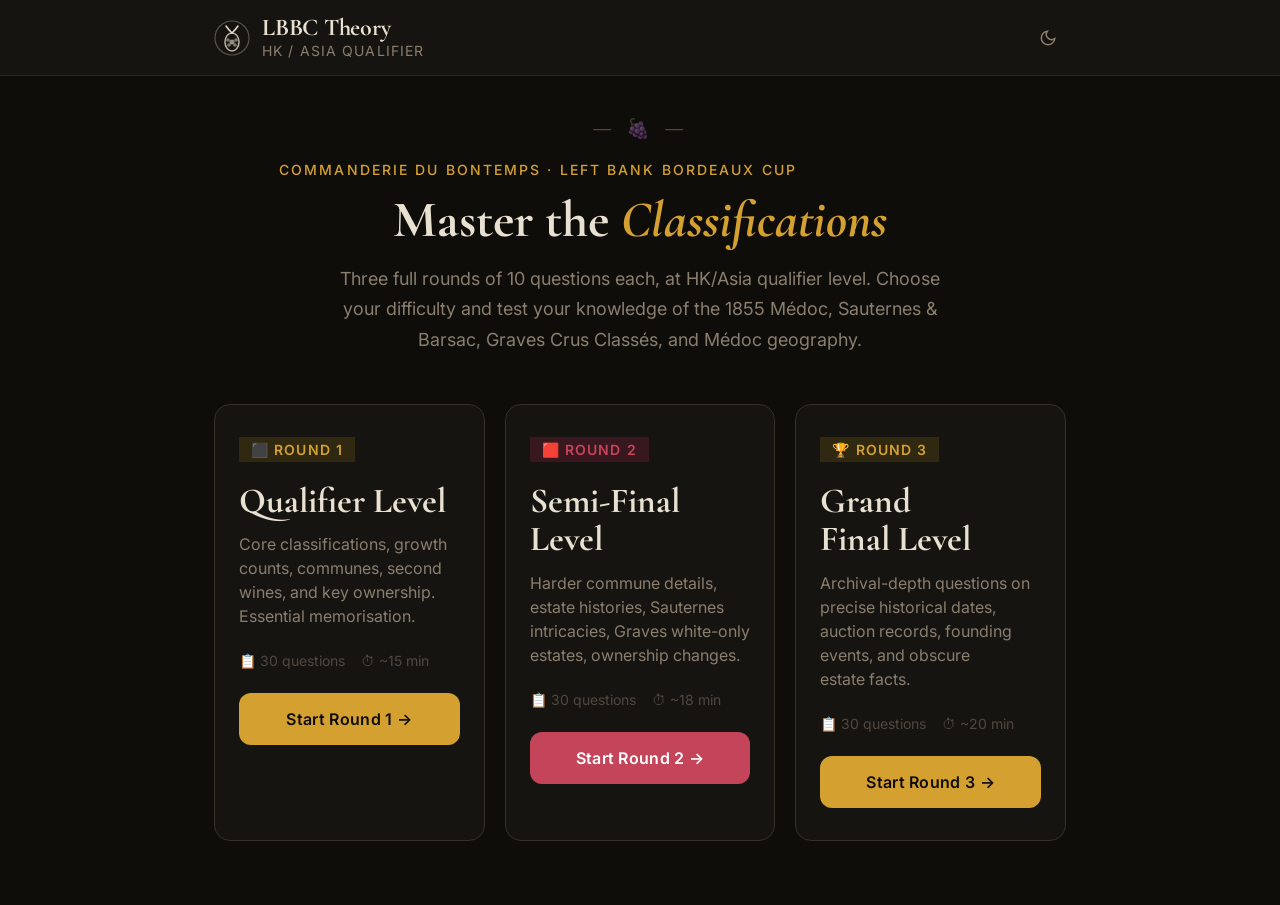
==== lbbc-mock.html @ 110eb95e "Add files via upload" ====
<!DOCTYPE html>
<html lang="en" data-theme="dark">
<head>
<meta charset="UTF-8">
<meta name="viewport" content="width=device-width, initial-scale=1.0">
<title>LBBC Theory Quiz — HK/Asia Qualifier</title>
<link rel="preconnect" href="https://fonts.googleapis.com">
<link rel="preconnect" href="https://fonts.gstatic.com" crossorigin>
<link href="https://fonts.googleapis.com/css2?family=Cormorant+Garamond:ital,wght@0,400;0,600;0,700;1,400;1,600&family=Inter:wght@300;400;500;600&display=swap" rel="stylesheet">
<style>
/* ───────── DESIGN TOKENS ───────── */
:root,[data-theme="light"]{
  --color-bg:#f7f4ef;
  --color-surface:#faf8f4;
  --color-surface-2:#fdfcfa;
  --color-surface-offset:#f0ece4;
  --color-divider:#e0d9ce;
  --color-border:#d4ccc0;
  --color-text:#1c1a16;
  --color-text-muted:#6b6456;
  --color-text-faint:#b0a898;
  --color-text-inverse:#faf8f4;
  --color-gold:#9b6f1a;
  --color-gold-light:#c9922a;
  --color-gold-highlight:#f5e9d0;
  --color-burgundy:#7a1f2e;
  --color-burgundy-light:#a02535;
  --color-burgundy-highlight:#f0d4d8;
  --color-success:#3a6b1e;
  --color-success-highlight:#d4e8c8;
  --color-error:#8b1c2e;
  --color-error-highlight:#f0d0d4;
  --shadow-sm:0 1px 3px rgba(28,20,10,0.08);
  --shadow-md:0 4px 16px rgba(28,20,10,0.10);
  --shadow-lg:0 12px 40px rgba(28,20,10,0.14);
  --radius-sm:0.375rem;
  --radius-md:0.5rem;
  --radius-lg:0.75rem;
  --radius-xl:1rem;
  --font-display:'Cormorant Garamond',Georgia,serif;
  --font-body:'Inter','Helvetica Neue',sans-serif;
  --text-xs:clamp(0.75rem,0.7rem + 0.25vw,0.875rem);
  --text-sm:clamp(0.875rem,0.8rem + 0.35vw,1rem);
  --text-base:clamp(1rem,0.95rem + 0.25vw,1.125rem);
  --text-lg:clamp(1.125rem,1rem + 0.75vw,1.5rem);
  --text-xl:clamp(1.5rem,1.2rem + 1.25vw,2.25rem);
  --text-2xl:clamp(2rem,1.2rem + 2.5vw,3.5rem);
  --space-1:0.25rem;--space-2:0.5rem;--space-3:0.75rem;--space-4:1rem;
  --space-5:1.25rem;--space-6:1.5rem;--space-8:2rem;--space-10:2.5rem;
  --space-12:3rem;--space-16:4rem;
  --transition:180ms cubic-bezier(0.16,1,0.3,1);
}
[data-theme="dark"]{
  --color-bg:#0f0d0a;
  --color-surface:#161410;
  --color-surface-2:#1c1a15;
  --color-surface-offset:#201e18;
  --color-divider:#2a2720;
  --color-border:#353028;
  --color-text:#e8e0d0;
  --color-text-muted:#8a7e6e;
  --color-text-faint:#504840;
  --color-text-inverse:#0f0d0a;
  --color-gold:#d4a030;
  --color-gold-light:#e8b84a;
  --color-gold-highlight:#302810;
  --color-burgundy:#c4445a;
  --color-burgundy-light:#d85e72;
  --color-burgundy-highlight:#38181e;
  --color-success:#6db84a;
  --color-success-highlight:#1c3010;
  --color-error:#d45a6a;
  --color-error-highlight:#38141a;
  --shadow-sm:0 1px 3px rgba(0,0,0,0.3);
  --shadow-md:0 4px 16px rgba(0,0,0,0.4);
  --shadow-lg:0 12px 40px rgba(0,0,0,0.5);
}

/* ───────── BASE ───────── */
*,*::before,*::after{box-sizing:border-box;margin:0;padding:0}
html{scroll-behavior:smooth;-webkit-font-smoothing:antialiased;text-rendering:optimizeLegibility}
body{min-height:100dvh;font-family:var(--font-body);font-size:var(--text-base);color:var(--color-text);background:var(--color-bg);transition:background var(--transition),color var(--transition)}
img{display:block;max-width:100%;height:auto}
button{cursor:pointer;background:none;border:none;font:inherit;color:inherit}
h1,h2,h3{text-wrap:balance;line-height:1.15;font-family:var(--font-display)}
p,li{text-wrap:pretty;max-width:72ch}
:focus-visible{outline:2px solid var(--color-gold);outline-offset:3px;border-radius:var(--radius-sm)}
@media(prefers-reduced-motion:reduce){*,*::before,*::after{animation-duration:.01ms!important;transition-duration:.01ms!important}}

/* ───────── LAYOUT ───────── */
.app{display:flex;flex-direction:column;min-height:100dvh}
.header{position:sticky;top:0;z-index:100;background:var(--color-surface);border-bottom:1px solid var(--color-divider);backdrop-filter:blur(12px);-webkit-backdrop-filter:blur(12px)}
.header-inner{max-width:900px;margin-inline:auto;padding:var(--space-4) var(--space-6);display:flex;align-items:center;justify-content:space-between;gap:var(--space-4)}
.logo{display:flex;align-items:center;gap:var(--space-3)}
.logo-mark{width:36px;height:36px;flex-shrink:0}
.logo-text{font-family:var(--font-display);font-size:var(--text-lg);font-weight:700;letter-spacing:-0.01em;line-height:1}
.logo-sub{font-size:var(--text-xs);color:var(--color-text-muted);letter-spacing:0.08em;text-transform:uppercase;margin-top:2px}
.header-actions{display:flex;align-items:center;gap:var(--space-3)}
.theme-toggle{width:36px;height:36px;border-radius:var(--radius-md);display:flex;align-items:center;justify-content:center;color:var(--color-text-muted);transition:background var(--transition),color var(--transition)}
.theme-toggle:hover{background:var(--color-surface-offset);color:var(--color-text)}
.progress-bar-outer{width:120px;height:4px;background:var(--color-divider);border-radius:99px;overflow:hidden;display:none}
.progress-bar-inner{height:100%;background:var(--color-gold);border-radius:99px;transition:width 0.4s cubic-bezier(0.16,1,0.3,1)}

/* ───────── MAIN ───────── */
.main{flex:1;max-width:900px;margin-inline:auto;width:100%;padding:var(--space-10) var(--space-6) var(--space-16)}

/* ───────── SCREENS ───────── */
.screen{display:none}
.screen.active{display:block}

/* ───────── HOME SCREEN ───────── */
.hero{text-align:center;margin-bottom:var(--space-12)}
.hero-eyebrow{font-size:var(--text-xs);letter-spacing:0.15em;text-transform:uppercase;color:var(--color-gold);font-family:var(--font-body);font-weight:500;margin-bottom:var(--space-4)}
.hero-title{font-size:var(--text-2xl);font-weight:700;color:var(--color-text);margin-bottom:var(--space-4);line-height:1.05}
.hero-title em{font-style:italic;color:var(--color-gold)}
.hero-desc{font-size:var(--text-base);color:var(--color-text-muted);max-width:56ch;margin-inline:auto;line-height:1.7}
.deck-grid{display:grid;grid-template-columns:repeat(auto-fit,minmax(min(260px,100%),1fr));gap:var(--space-5)}
.deck-card{background:var(--color-surface);border:1px solid var(--color-border);border-radius:var(--radius-xl);padding:var(--space-8) var(--space-6);cursor:pointer;transition:box-shadow var(--transition),border-color var(--transition),transform var(--transition);position:relative;overflow:hidden}
.deck-card::before{content:'';position:absolute;inset:0;opacity:0;transition:opacity var(--transition)}
.deck-card:hover{box-shadow:var(--shadow-lg);transform:translateY(-2px)}
.deck-card.level-1::before{background:radial-gradient(ellipse at top left,oklch(from var(--color-gold) l c h / 0.06),transparent 70%)}
.deck-card.level-2::before{background:radial-gradient(ellipse at top left,oklch(from var(--color-burgundy) l c h / 0.06),transparent 70%)}
.deck-card.level-3::before{background:radial-gradient(ellipse at top left,oklch(from var(--color-gold) l c h / 0.08),transparent 70%)}
.deck-card:hover::before{opacity:1}
.deck-card:hover.level-1{border-color:var(--color-gold)}
.deck-card:hover.level-2{border-color:var(--color-burgundy)}
.deck-card:hover.level-3{border-color:var(--color-gold)}
.deck-badge{display:inline-flex;align-items:center;gap:var(--space-2);font-size:var(--text-xs);font-weight:600;letter-spacing:0.08em;text-transform:uppercase;padding:var(--space-1) var(--space-3);border-radius:var(--radius-full);margin-bottom:var(--space-5)}
.level-1 .deck-badge{background:var(--color-gold-highlight);color:var(--color-gold)}
.level-2 .deck-badge{background:var(--color-burgundy-highlight);color:var(--color-burgundy)}
.level-3 .deck-badge{background:var(--color-gold-highlight);color:var(--color-gold)}
.deck-title{font-family:var(--font-display);font-size:var(--text-xl);font-weight:700;margin-bottom:var(--space-3);line-height:1.1}
.deck-subtitle{font-size:var(--text-sm);color:var(--color-text-muted);margin-bottom:var(--space-6);line-height:1.5}
.deck-meta{display:flex;gap:var(--space-4);font-size:var(--text-xs);color:var(--color-text-faint)}
.deck-meta span{display:flex;align-items:center;gap:var(--space-1)}
.start-btn{display:inline-flex;align-items:center;justify-content:center;gap:var(--space-2);margin-top:var(--space-6);width:100%;padding:var(--space-4) var(--space-6);border-radius:var(--radius-lg);font-size:var(--text-sm);font-weight:600;letter-spacing:0.02em;transition:background var(--transition),transform var(--transition),box-shadow var(--transition)}
.level-1 .start-btn,.level-3 .start-btn{background:var(--color-gold);color:var(--color-text-inverse)}
.level-2 .start-btn{background:var(--color-burgundy);color:#fff}
.level-1 .start-btn:hover,.level-3 .start-btn:hover{background:var(--color-gold-light);box-shadow:0 4px 16px oklch(from var(--color-gold) l c h / 0.35)}
.level-2 .start-btn:hover{background:var(--color-burgundy-light);box-shadow:0 4px 16px oklch(from var(--color-burgundy) l c h / 0.35)}
.start-btn:hover{transform:translateY(-1px)}

/* ───────── QUIZ SCREEN ───────── */
.quiz-header{margin-bottom:var(--space-8)}
.quiz-meta{display:flex;align-items:center;justify-content:space-between;margin-bottom:var(--space-4)}
.quiz-level-badge{font-size:var(--text-xs);font-weight:600;letter-spacing:0.1em;text-transform:uppercase;padding:var(--space-1) var(--space-3);border-radius:var(--radius-full)}
.quiz-counter{font-size:var(--text-sm);color:var(--color-text-muted);font-variant-numeric:tabular-nums}
.quiz-progress{height:3px;background:var(--color-divider);border-radius:99px;overflow:hidden}
.quiz-progress-fill{height:100%;border-radius:99px;transition:width 0.5s cubic-bezier(0.16,1,0.3,1)}
.level-1-fill,.level-3-fill{background:var(--color-gold)}
.level-2-fill{background:var(--color-burgundy)}

.question-card{background:var(--color-surface);border:1px solid var(--color-border);border-radius:var(--radius-xl);padding:var(--space-8);margin-bottom:var(--space-6);box-shadow:var(--shadow-sm)}
.q-block-tag{font-size:var(--text-xs);font-weight:600;letter-spacing:0.1em;text-transform:uppercase;color:var(--color-text-faint);margin-bottom:var(--space-4)}
.q-number{font-size:var(--text-xs);color:var(--color-text-faint);font-variant-numeric:tabular-nums;margin-bottom:var(--space-3)}
.q-text{font-family:var(--font-display);font-size:var(--text-lg);font-weight:600;color:var(--color-text);line-height:1.45;margin-bottom:var(--space-6)}

.options{display:flex;flex-direction:column;gap:var(--space-3)}
.option-btn{width:100%;text-align:left;padding:var(--space-4) var(--space-5);border:1.5px solid var(--color-border);border-radius:var(--radius-lg);background:var(--color-surface-2);font-size:var(--text-sm);line-height:1.55;color:var(--color-text);transition:border-color var(--transition),background var(--transition),color var(--transition),box-shadow var(--transition);display:flex;align-items:flex-start;gap:var(--space-4);cursor:pointer}
.option-btn:not(.answered):hover{border-color:var(--color-gold);background:var(--color-surface-offset);box-shadow:var(--shadow-sm)}
.option-label{flex-shrink:0;width:22px;height:22px;border-radius:var(--radius-full);border:1.5px solid var(--color-border);display:flex;align-items:center;justify-content:center;font-size:var(--text-xs);font-weight:600;transition:all var(--transition);margin-top:1px}
.option-btn:not(.answered):hover .option-label{border-color:var(--color-gold);background:var(--color-gold-highlight);color:var(--color-gold)}
.option-text{flex:1}
.option-btn.correct{border-color:var(--color-success)!important;background:var(--color-success-highlight)!important;color:var(--color-success)!important}
.option-btn.correct .option-label{border-color:var(--color-success);background:var(--color-success);color:#fff}
.option-btn.wrong{border-color:var(--color-error)!important;background:var(--color-error-highlight)!important;color:var(--color-error)!important}
.option-btn.wrong .option-label{border-color:var(--color-error);background:var(--color-error);color:#fff}
.option-btn.revealed{border-color:var(--color-success)!important;background:var(--color-success-highlight)!important;color:var(--color-success)!important;opacity:0.8}
.option-btn.revealed .option-label{border-color:var(--color-success);background:var(--color-success);color:#fff}
.option-btn.answered{cursor:default;pointer-events:none}
.option-btn.dimmed{opacity:0.45}

.feedback-bar{padding:var(--space-4) var(--space-5);border-radius:var(--radius-lg);font-size:var(--text-sm);font-weight:500;margin-bottom:var(--space-5);display:none;align-items:center;gap:var(--space-3)}
.feedback-bar.show{display:flex}
.feedback-bar.correct-fb{background:var(--color-success-highlight);color:var(--color-success);border:1px solid oklch(from var(--color-success) l c h / 0.3)}
.feedback-bar.wrong-fb{background:var(--color-error-highlight);color:var(--color-error);border:1px solid oklch(from var(--color-error) l c h / 0.3)}
.feedback-icon{font-size:var(--text-lg);flex-shrink:0}

.nav-row{display:flex;align-items:center;justify-content:space-between;gap:var(--space-4)}
.nav-btn{display:inline-flex;align-items:center;gap:var(--space-2);padding:var(--space-3) var(--space-6);border-radius:var(--radius-lg);font-size:var(--text-sm);font-weight:600;transition:all var(--transition);border:1.5px solid transparent}
.btn-ghost{border-color:var(--color-border);color:var(--color-text-muted)}
.btn-ghost:hover{border-color:var(--color-text-muted);color:var(--color-text);background:var(--color-surface-offset)}
.btn-primary-gold{background:var(--color-gold);color:var(--color-text-inverse)}
.btn-primary-gold:hover{background:var(--color-gold-light);box-shadow:0 4px 12px oklch(from var(--color-gold) l c h / 0.3);transform:translateY(-1px)}
.btn-primary-burg{background:var(--color-burgundy);color:#fff}
.btn-primary-burg:hover{background:var(--color-burgundy-light);box-shadow:0 4px 12px oklch(from var(--color-burgundy) l c h / 0.3);transform:translateY(-1px)}
.skip-row{text-align:center;margin-top:var(--space-4)}
.skip-link{font-size:var(--text-xs);color:var(--color-text-faint);text-decoration:none;padding:var(--space-2) var(--space-4);border-radius:var(--radius-sm);cursor:pointer;transition:color var(--transition)}
.skip-link:hover{color:var(--color-text-muted)}

/* ───────── BLOCK DIVIDER ───────── */
.block-divider{background:var(--color-surface-offset);border:1px solid var(--color-border);border-radius:var(--radius-lg);padding:var(--space-5) var(--space-6);margin-bottom:var(--space-6);display:none;align-items:center;gap:var(--space-4)}
.block-divider.show{display:flex}
.block-divider-icon{font-size:1.5rem}
.block-divider-title{font-family:var(--font-display);font-size:var(--text-lg);font-weight:700}
.block-divider-sub{font-size:var(--text-xs);color:var(--color-text-muted);margin-top:2px}

/* ───────── RESULTS SCREEN ───────── */
.results-container{max-width:700px;margin-inline:auto}
.results-hero{text-align:center;margin-bottom:var(--space-10)}
.results-medal{font-size:4rem;margin-bottom:var(--space-4);display:block;animation:bounceIn 0.6s cubic-bezier(0.16,1,0.3,1)}
@keyframes bounceIn{0%{transform:scale(0.4);opacity:0}60%{transform:scale(1.1)}100%{transform:scale(1);opacity:1}}
.results-title{font-family:var(--font-display);font-size:var(--text-2xl);font-weight:700;margin-bottom:var(--space-3)}
.results-subtitle{color:var(--color-text-muted);font-size:var(--text-base)}
.score-ring{width:140px;height:140px;margin:var(--space-8) auto;position:relative}
.score-ring svg{transform:rotate(-90deg)}
.score-ring-track{fill:none;stroke:var(--color-divider);stroke-width:8}
.score-ring-fill{fill:none;stroke-width:8;stroke-linecap:round;transition:stroke-dashoffset 1.2s cubic-bezier(0.16,1,0.3,1)}
.score-ring-fill.gold-ring{stroke:var(--color-gold)}
.score-ring-fill.burg-ring{stroke:var(--color-burgundy)}
.score-label{position:absolute;inset:0;display:flex;flex-direction:column;align-items:center;justify-content:center}
.score-num{font-family:var(--font-display);font-size:var(--text-xl);font-weight:700;line-height:1}
.score-denom{font-size:var(--text-xs);color:var(--color-text-muted);margin-top:2px}
.block-scores{display:grid;grid-template-columns:repeat(auto-fit,minmax(140px,1fr));gap:var(--space-4);margin-bottom:var(--space-8)}
.block-score-card{background:var(--color-surface);border:1px solid var(--color-border);border-radius:var(--radius-lg);padding:var(--space-5);text-align:center}
.bsc-label{font-size:var(--text-xs);color:var(--color-text-muted);letter-spacing:0.05em;margin-bottom:var(--space-2)}
.bsc-value{font-family:var(--font-display);font-size:var(--text-xl);font-weight:700}
.bsc-max{font-size:var(--text-xs);color:var(--color-text-faint)}
.results-actions{display:flex;gap:var(--space-4);flex-wrap:wrap;justify-content:center}
.review-list{margin-top:var(--space-8)}
.review-list-title{font-family:var(--font-display);font-size:var(--text-xl);font-weight:700;margin-bottom:var(--space-6);padding-bottom:var(--space-4);border-bottom:1px solid var(--color-divider)}
.review-item{background:var(--color-surface);border:1px solid var(--color-border);border-radius:var(--radius-lg);padding:var(--space-5) var(--space-6);margin-bottom:var(--space-4)}
.review-item.ri-correct{border-left:3px solid var(--color-success)}
.review-item.ri-wrong{border-left:3px solid var(--color-error)}
.ri-q{font-size:var(--text-xs);color:var(--color-text-faint);margin-bottom:var(--space-2)}
.ri-text{font-family:var(--font-display);font-size:var(--text-base);font-weight:600;margin-bottom:var(--space-3);line-height:1.4}
.ri-answers{font-size:var(--text-xs);display:flex;flex-direction:column;gap:var(--space-1)}
.ri-your{color:var(--color-error)}
.ri-correct-ans{color:var(--color-success)}
.ri-status-icon{font-size:var(--text-base);float:right;margin-left:var(--space-3)}

/* ───────── DIVIDERS ───────── */
hr.section-rule{border:none;border-top:1px solid var(--color-divider);margin:var(--space-8) 0}

/* ───────── RESPONSIVE ───────── */
@media(max-width:640px){
  .main{padding:var(--space-8) var(--space-4) var(--space-12)}
  .question-card{padding:var(--space-6) var(--space-5)}
  .header-inner{padding:var(--space-3) var(--space-4)}
  .logo-sub{display:none}
  .deck-card{padding:var(--space-6)}
  .results-actions{flex-direction:column}
  .nav-row{flex-wrap:wrap}
  .progress-bar-outer{width:80px}
  .block-scores{grid-template-columns:repeat(2,1fr)}
}

/* ───────── VINE DECORATION ───────── */
.vine-accent{color:var(--color-gold);opacity:0.4;font-size:1.2rem;letter-spacing:0.3rem;user-select:none}
</style>
</head>
<body>
<div class="app">

<!-- HEADER -->
<header class="header">
  <div class="header-inner">
    <div class="logo">
      <svg class="logo-mark" viewBox="0 0 36 36" fill="none" aria-label="LBBC Logo">
        <circle cx="18" cy="18" r="17" stroke="currentColor" stroke-width="1.2" opacity="0.3"/>
        <ellipse cx="18" cy="22" rx="7" ry="9" stroke="currentColor" stroke-width="1.5" fill="none" stroke-opacity="0.8"/>
        <path d="M18 13 C18 13 14 9 12 6" stroke="currentColor" stroke-width="1.5" stroke-linecap="round" fill="none"/>
        <path d="M18 13 C18 13 22 9 24 6" stroke="currentColor" stroke-width="1.5" stroke-linecap="round" fill="none"/>
        <circle cx="18" cy="22" r="2.5" fill="currentColor" opacity="0.6"/>
        <circle cx="14" cy="20" r="1.8" fill="currentColor" opacity="0.5"/>
        <circle cx="22" cy="20" r="1.8" fill="currentColor" opacity="0.5"/>
        <circle cx="15" cy="25" r="1.8" fill="currentColor" opacity="0.5"/>
        <circle cx="21" cy="25" r="1.8" fill="currentColor" opacity="0.5"/>
      </svg>
      <div>
        <div class="logo-text">LBBC Theory</div>
        <div class="logo-sub">HK / Asia Qualifier</div>
      </div>
    </div>
    <div class="header-actions">
      <div class="progress-bar-outer" id="headerProgress">
        <div class="progress-bar-inner" id="headerProgressFill"></div>
      </div>
      <button class="theme-toggle" data-theme-toggle aria-label="Toggle theme">
        <svg width="18" height="18" viewBox="0 0 24 24" fill="none" stroke="currentColor" stroke-width="2"><path d="M21 12.79A9 9 0 1 1 11.21 3 7 7 0 0 0 21 12.79z"/></svg>
      </button>
    </div>
  </div>
</header>

<!-- MAIN -->
<main class="main">

  <!-- HOME SCREEN -->
  <div class="screen active" id="screen-home">
    <div class="hero">
      <div class="vine-accent">⸻ 🍇 ⸻</div>
      <br>
      <p class="hero-eyebrow">Commanderie du Bontemps · Left Bank Bordeaux Cup</p>
      <h1 class="hero-title">Master the <em>Classifications</em></h1>
      <p class="hero-desc">Three full rounds of 10 questions each, at HK/Asia qualifier level. Choose your difficulty and test your knowledge of the 1855 Médoc, Sauternes & Barsac, Graves Crus Classés, and Médoc geography.</p>
    </div>

    <div class="deck-grid">
      <!-- Level 1 -->
      <div class="deck-card level-1" onclick="startQuiz(0)">
        <div class="deck-badge">⬛ Round 1</div>
        <h2 class="deck-title">Qualifier Level</h2>
        <p class="deck-subtitle">Core classifications, growth counts, communes, second wines, and key ownership. Essential memorisation.</p>
        <div class="deck-meta">
          <span>📋 30 questions</span>
          <span>⏱ ~15 min</span>
        </div>
        <button class="start-btn" tabindex="-1" aria-hidden="true">Start Round 1 →</button>
      </div>
      <!-- Level 2 -->
      <div class="deck-card level-2" onclick="startQuiz(1)">
        <div class="deck-badge">🟥 Round 2</div>
        <h2 class="deck-title">Semi-Final Level</h2>
        <p class="deck-subtitle">Harder commune details, estate histories, Sauternes intricacies, Graves white-only estates, ownership changes.</p>
        <div class="deck-meta">
          <span>📋 30 questions</span>
          <span>⏱ ~18 min</span>
        </div>
        <button class="start-btn" tabindex="-1" aria-hidden="true">Start Round 2 →</button>
      </div>
      <!-- Level 3 -->
      <div class="deck-card level-3" onclick="startQuiz(2)">
        <div class="deck-badge">🏆 Round 3</div>
        <h2 class="deck-title">Grand Final Level</h2>
        <p class="deck-subtitle">Archival-depth questions on precise historical dates, auction records, founding events, and obscure estate facts.</p>
        <div class="deck-meta">
          <span>📋 30 questions</span>
          <span>⏱ ~20 min</span>
        </div>
        <button class="start-btn" tabindex="-1" aria-hidden="true">Start Round 3 →</button>
      </div>
    </div>
  </div>

  <!-- QUIZ SCREEN -->
  <div class="screen" id="screen-quiz">
    <div class="quiz-header">
      <div class="quiz-meta">
        <span class="quiz-level-badge" id="quizLevelBadge"></span>
        <span class="quiz-counter" id="quizCounter"></span>
      </div>
      <div class="quiz-progress">
        <div class="quiz-progress-fill" id="quizProgressFill"></div>
      </div>
    </div>

    <div class="block-divider" id="blockDivider">
      <span class="block-divider-icon">🍷</span>
      <div>
        <div class="block-divider-title" id="blockDividerTitle"></div>
        <div class="block-divider-sub" id="blockDividerSub"></div>
      </div>
    </div>

    <div class="question-card">
      <div class="q-block-tag" id="qBlockTag"></div>
      <div class="q-number" id="qNumber"></div>
      <div class="q-text" id="qText"></div>
      <div class="options" id="optionsList"></div>
    </div>

    <div class="feedback-bar" id="feedbackBar">
      <span class="feedback-icon" id="feedbackIcon"></span>
      <span id="feedbackText"></span>
    </div>

    <div class="nav-row">
      <button class="nav-btn btn-ghost" onclick="goHome()">← Rounds</button>
      <button class="nav-btn" id="nextBtn" onclick="nextQuestion()" style="display:none"></button>
    </div>
    <div class="skip-row">
      <span class="skip-link" id="skipLink" onclick="skipQuestion()">Skip this question</span>
    </div>
  </div>

  <!-- RESULTS SCREEN -->
  <div class="screen" id="screen-results">
    <div class="results-container">
      <div class="results-hero">
        <span class="results-medal" id="resultsMedal"></span>
        <h2 class="results-title" id="resultsTitle"></h2>
        <p class="results-subtitle" id="resultsSubtitle"></p>

        <div class="score-ring">
          <svg width="140" height="140" viewBox="0 0 140 140">
            <circle class="score-ring-track" cx="70" cy="70" r="58"/>
            <circle class="score-ring-fill" id="scoreRingFill" cx="70" cy="70" r="58"
              stroke-dasharray="364.4"
              stroke-dashoffset="364.4"/>
          </svg>
          <div class="score-label">
            <span class="score-num" id="scoreNum"></span>
            <span class="score-denom" id="scoreDenom"></span>
          </div>
        </div>

        <div class="block-scores" id="blockScores"></div>
      </div>

      <div class="results-actions">
        <button class="nav-btn btn-primary-gold" onclick="retryQuiz()">↺ Retry this round</button>
        <button class="nav-btn btn-ghost" onclick="goHome()">← Choose round</button>
      </div>

      <hr class="section-rule">

      <div class="review-list">
        <h3 class="review-list-title">Review All Answers</h3>
        <div id="reviewItems"></div>
      </div>
    </div>
  </div>

</main>
</div>

<script>
/* ──────────────────────────────────────────────
   DATA — 90 questions across 3 rounds
─────────────────────────────────────────────── */
const BLOCKS = [
  "Block 1 — 1855 Médoc Classification",
  "Block 2 — 1855 Sauternes & Barsac",
  "Block 3 — Graves / Pessac-Léognan",
  "Block 4 — Médoc Appellations & Geography"
];

const ROUNDS = [
  // ═══════════════ ROUND 1 — Qualifier Level ═══════════════
  [
    // Block 1 (Q1–10)
    {block:0,q:"How many châteaux are classified as Deuxièmes Crus in the 1855 Médoc Classification?",opts:["11","12","14"],ans:2},
    {block:0,q:"Château Mouton Rothschild was elevated from Second to First Growth in 1973. Which government authority officially authorised this promotion?",opts:["The Bordeaux Chamber of Commerce","The French Ministry of Agriculture","The Institut National de l'Origine et de la Qualité (INAO)"],ans:1},
    {block:0,q:"Which statement best describes Château Haut-Brion's unique position in the 1855 red wine classification?",opts:["It is the only First Growth located in the Haut-Médoc AOC","It is the only First Growth that also produces a classified white wine","It is the only estate classified in 1855 that lies outside the Médoc peninsula, being in Graves"],ans:2},
    {block:0,q:"Which of the following correctly explains one addition that brought the 1855 list from 58 to 61 châteaux?",opts:["Château Léoville split into Léoville Las Cases, Léoville Barton, and Léoville Poyferré after the French Revolution","Château Pichon-Longueville was split by act of the Bordeaux Négoce","Château Batailley split after a court ruling in 1900"],ans:0},
    {block:0,q:"What is the second wine of Château Latour?",opts:["Carruades de Latour","Les Forts de Latour","Pavillon Rouge du Château Latour"],ans:1},
    {block:0,q:"Château Pontet-Canet (5th Growth, Pauillac) became notable in the early 21st century for pioneering which viticultural approach?",opts:["Full organic certification by Ecocert","Biodynamic viticulture, one of the first Médoc classed growths to do so","Introduction of amphorae vinification to replace barrel ageing"],ans:1},
    {block:0,q:"Château Lafite Rothschild was purchased in 1868 by Baron James de Rothschild, founding which distinct branch of Rothschild Bordeaux ownership?",opts:["Domaines Barons de Rothschild (Lafite), distinct from the Mouton branch","Baron Philippe de Rothschild SA, which also controls Mouton","The Rothschild & Fils Médoc group, encompassing both Lafite and Mouton"],ans:0},
    {block:0,q:"What is the second wine of Château Margaux?",opts:["Le Petit Mouton","Alter Ego de Palmer","Pavillon Rouge du Château Margaux"],ans:2},
    {block:0,q:"Château Ducru-Beaucaillou is a Second Growth classified in 1855. In which communal AOC is it located?",opts:["Pauillac","Saint-Julien","Saint-Estèphe"],ans:1},
    {block:0,q:"How many Premiers Crus are there in the 1855 Médoc red wine classification, including the 1973 promotion of Mouton Rothschild?",opts:["4","5","6"],ans:1},
    // Block 2 (Q11–18)
    {block:1,q:"What is the unique official rank of Château d'Yquem in the 1855 Sauternes and Barsac classification?",opts:["Premier Grand Cru Classé","Premier Cru Supérieur","Cru Exceptionnel"],ans:1},
    {block:1,q:"How many estates are classified as Premiers Crus (excluding d'Yquem) in the 1855 Sauternes and Barsac classification?",opts:["9","11","13"],ans:1},
    {block:1,q:"In which commune is Château Rieussec, a Premier Cru Sauternes, located?",opts:["Bommes","Preignac","Fargues"],ans:2},
    {block:1,q:"Château Climens and Château Coutet, both Premiers Crus, are located in Barsac. Which alternative AOC may their wines use?",opts:["They may use either Sauternes or Graves Supérieures AOC","They may use either the Barsac or Sauternes AOC","They may use either the Barsac or Graves Supérieures AOC"],ans:1},
    {block:1,q:"Château Rieussec has been owned by Domaines Barons de Rothschild (Lafite) since which year?",opts:["1979","1984","1990"],ans:1},
    {block:1,q:"Which of the following Sauternes châteaux is classified as a Premier Cru and located in the commune of Bommes?",opts:["Château Suduiraut","Château Sigalas Rabaud","Château de Malle"],ans:1},
    {block:1,q:"The botrytised grapes of Sauternes are harvested in multiple selective passes through the vineyard. What is the French term for each of these individual passes?",opts:["Tries","Vendanges tardives","Tris sélectifs"],ans:0},
    {block:1,q:"What is the total number of châteaux (at all tiers) in the 1855 Sauternes and Barsac classification?",opts:["25","27","29"],ans:1},
    // Block 3 (Q19–25)
    {block:2,q:"The Crus Classés de Graves classification was established in 1953 and finalised in which year?",opts:["1955","1959","1961"],ans:1},
    {block:2,q:"Unlike the 1855 Médoc classification, the Graves Crus Classés has no internal hierarchy. How are all classified Graves estates officially designated?",opts:["Grand Cru Classé de Graves, without any tier distinction","Premier Cru Classé de Graves, with sub-categories for red and white","Cru Exceptionnel de Graves for top estates, Grand Cru Classé for the rest"],ans:0},
    {block:2,q:"How many châteaux are classified for BOTH red and white wines in the Graves Crus Classés?",opts:["4","6","8"],ans:1},
    {block:2,q:"Which of the following estates is classified in the Graves Crus Classés for white wine production only?",opts:["Domaine de Chevalier","Château Laville Haut-Brion","Château Malartic-Lagravière"],ans:1},
    {block:2,q:"The Pessac-Léognan AOC, within which all Graves Crus Classés châteaux fall, was officially created in which year?",opts:["1983","1987","1991"],ans:1},
    {block:2,q:"Château Haut-Brion holds the distinction of appearing in two separate official Bordeaux classifications. Which two?",opts:["The 1855 Médoc Classification and the 1855 Sauternes Classification","The 1855 Médoc Classification and the 1959 Graves Crus Classés","The 1959 Graves Crus Classés and the Saint-Émilion Grand Cru Classé"],ans:1},
    {block:2,q:"Which of the following Graves Crus Classés estates is classified for red wine only (not white)?",opts:["Château Carbonnieux","Château Bouscaut","Château Haut-Bailly"],ans:2},
    // Block 4 (Q26–30)
    {block:3,q:"Which two communal AOCs within the Haut-Médoc have no 1855 classified growths?",opts:["Listrac-Médoc and Moulis-en-Médoc","Moulis-en-Médoc and Saint-Estèphe","Listrac-Médoc and Margaux"],ans:0},
    {block:3,q:"The gravel terraces of the Médoc, which provide excellent drainage for Cabernet Sauvignon, are associated with which geological deposit name?",opts:["Günz gravels","Würm gravels","Mindel gravels"],ans:0},
    {block:3,q:"Château Cos d'Estournel, a Second Growth, is located in which communal AOC?",opts:["Pauillac","Saint-Estèphe","Saint-Julien"],ans:1},
    {block:3,q:"Château Palmer (Third Growth) is located in the commune of Cantenac. Under which communal AOC does Cantenac fall?",opts:["Haut-Médoc","Listrac-Médoc","Margaux"],ans:2},
  ],

  // ═══════════════ ROUND 2 — Semi-Final Level ═══════════════
  [
    // Block 1 (Q1–10)
    {block:0,q:"How many estates are classified as Cinquièmes Crus (Fifth Growths) in the 1855 Médoc Classification?",opts:["16","18","20"],ans:1},
    {block:0,q:"Château Cantemerle, a Fifth Growth in 1855, is located in the commune of Macau. Under which broader AOC does Macau fall?",opts:["Margaux","Listrac-Médoc","Haut-Médoc"],ans:2},
    {block:0,q:"The name 'Carruades de Lafite' derives from which feature of the Lafite Rothschild estate?",opts:["A plateau of parcels adjoining the main vineyard, acquired in 1845","An old windmill on the estate that gave it the former name 'Moulin des Carruades'","A lieu-dit within the Pauillac boundary first mapped in 1750"],ans:0},
    {block:0,q:"Which of the following correctly matches a First Growth château to its second wine?",opts:["Château Latour → Carruades de Latour","Château Mouton Rothschild → Le Petit Mouton","Château Lafite Rothschild → Pavillon Rouge"],ans:1},
    {block:0,q:"Château Pichon-Longueville was split into two Second Growth châteaux. What was the principal cause of this division?",opts:["A contested sale during the French Revolution","A family inheritance partition between male and female heirs around 1850","A judicial ruling following a boundary dispute with Château Latour"],ans:1},
    {block:0,q:"Château Pouget (Fourth Growth, Margaux) was formed by the merging of Pouget and which other estate that disappeared from the 1855 list?",opts:["Château Desmirail","Château Pouget-Lassalle","Château Dubignon"],ans:1},
    {block:0,q:"Which commune is home to the greatest number of Fifth Growth (Cinquième Cru) châteaux in the 1855 classification?",opts:["Saint-Julien","Saint-Estèphe","Pauillac"],ans:2},
    {block:0,q:"The second wine of Château Latour, Les Forts de Latour, draws primarily from which type of vineyard source?",opts:["The youngest vines within the Enclos, the inner walled vineyard","Plots outside the central Enclos, in surrounding Pauillac vineyards","Purchased grapes from neighbouring Saint-Julien parcels"],ans:1},
    {block:0,q:"Baron Nathaniel de Rothschild purchased Château Mouton in 1853. His descendant Baron Philippe de Rothschild achieved which historic milestone in 1973?",opts:["He merged Mouton with the Lafite branch of the Rothschild family","He had Mouton elevated from Second to First Growth — the only change to the 1855 classification","He obtained ministerial approval to rename the estate Premier Cru"],ans:1},
    {block:0,q:"Château d'Armailhac (Fifth Growth, Pauillac) was previously known under which name until 1989?",opts:["Château Mouton-Baronne-Philippe","Château Mouton-d'Armailhac","Château Baron-Philippe"],ans:0},
    // Block 2 (Q11–18)
    {block:1,q:"How many estates across both Premiers Crus and Deuxièmes Crus of the 1855 Sauternes classification are located in the commune of Barsac?",opts:["6","8","10"],ans:2},
    {block:1,q:"Château Suduiraut, a Premier Cru Sauternes whose vineyards border those of d'Yquem, is located in which commune?",opts:["Bommes","Fargues","Preignac"],ans:2},
    {block:1,q:"Which of the following Sauternes Deuxièmes Crus is located in the commune of Fargues, sharing that commune with Château Rieussec?",opts:["Château Romer du Hayot","Château de Malle","Château Filhot"],ans:0},
    {block:1,q:"Château Guiraud (Premier Cru, Sauternes) is notable for being which of the following?",opts:["The only Premier Cru Sauternes to produce a dry white under a separate label","The only Premier Cru Sauternes certified organic","The first Premier Cru Sauternes to use 100% Sauvignon Blanc in its grand vin"],ans:1},
    {block:1,q:"The 1855 Sauternes classification originally covered 26 châteaux. The current count of 27 reflects which change?",opts:["Château de Fargues was added as a Deuxième Cru in 1920","Château Myrat was reinstated after its vines were uprooted in 1976 and replanted in 1988","Château Doisy-Dubroca was split from Doisy-Daëne and added as a separate estate"],ans:1},
    {block:1,q:"Which Sauternes Premier Cru has historically hosted a school of viticulture and oenology set up by the French Ministry of Agriculture?",opts:["Château Rayne Vigneau","Château La Tour Blanche","Clos Haut-Peyraguey"],ans:1},
    {block:1,q:"Domaines Barons de Rothschild (Lafite) acquired Château Rieussec in 1984. The second wine of Rieussec carries which name?",opts:["Les Carmes de Rieussec","Clos des Carmes","Carmes de Rieussec"],ans:0},
    {block:1,q:"Château d'Yquem has declared several 'absent vintages' in which no wine was produced. Which of the following was NOT an absent vintage of d'Yquem?",opts:["1992","2012","1972"],ans:1},
    // Block 3 (Q19–25)
    {block:2,q:"Of the 16 châteaux in the 1959 Graves Crus Classés, how many are classified exclusively for their white wine?",opts:["2","3","4"],ans:1},
    {block:2,q:"Château Laville Haut-Brion was re-labelled under a new name from the 2009 vintage onwards. What is that name?",opts:["Château La Mission Haut-Brion Blanc","Château Haut-Brion Blanc de Laville","Château La Tour Laville Blanc"],ans:0},
    {block:2,q:"Château La Tour-Haut-Brion, classified for red wine only, produced its last vintage in which year before being absorbed into La Mission Haut-Brion?",opts:["2005","2007","2009"],ans:0},
    {block:2,q:"Château Pape-Clément takes its name from which historical figure?",opts:["Pope Clement V, who received the estate as a gift in the 13th century","Pope Clement VII, who authorised the Bordeaux wine trade with England","Archbishop Bertrand de Got, who gave the estate to Pope Clement V upon his papal election"],ans:2},
    {block:2,q:"Which of the following correctly identifies all Graves Crus Classés châteaux located in the commune of Martillac?",opts:["Smith Haut Lafitte and Latour-Martillac","Latour-Martillac and Domaine de Chevalier","Smith Haut Lafitte and Haut-Bailly"],ans:0},
    {block:2,q:"Which institution owns Château Couhins, classified white-only in the Graves Crus Classés?",opts:["The University of Bordeaux Faculty of Oenology","INRA (National Institute for Agricultural Research)","The Bordeaux Chamber of Agriculture"],ans:1},
    {block:2,q:"The Pessac-Léognan AOC celebrated its 30th anniversary in September 2017. In which year was the appellation officially created?",opts:["1983","1987","1990"],ans:1},
    // Block 4 (Q26–30)
    {block:3,q:"Which of the following appellations within the Haut-Médoc is the smallest by production volume and has no châteaux classified in 1855?",opts:["Moulis-en-Médoc","Saint-Estèphe","Listrac-Médoc"],ans:0},
    {block:3,q:"Which of the following best describes the Gironde Estuary's moderating effect on the Médoc's climate?",opts:["It causes higher annual rainfall that reduces vine stress during summer","It stores heat and releases it slowly, reducing the risk of spring frost and autumn cold","It channels Atlantic storms away from the vineyards through a natural windbreak"],ans:1},
    {block:3,q:"Château Lafon-Rochet, a Fourth Growth, is located in which communal AOC?",opts:["Pauillac","Saint-Estèphe","Saint-Julien"],ans:1},
    {block:3,q:"The best-quality châteaux of the Médoc are classically described as being sited on top of gravel mounds with a view of which body of water?",opts:["The Dordogne River","The Garonne River","The Gironde Estuary"],ans:2},
  ],

  // ═══════════════ ROUND 3 — Grand Final Level ═══════════════
  [
    // Block 1 (Q1–10)
    {block:0,q:"Château Cantemerle was accidentally omitted from the original 1855 classification document. Who successfully lobbied for its reinstatement and when was it officially added?",opts:["The estate's négociant petitioned the Gironde Chamber of Commerce; added in 1857","Madame Villeneuve-Durfort met with the Union of Brokers in September 1855; added that same year","Baron Nathaniel de Rothschild used his influence at the Paris Exposition; added in 1856"],ans:1},
    {block:0,q:"The reason Château Cantemerle was left off the original 1855 list relates to how it historically sold its wine. What was that unusual practice?",opts:["It sold exclusively through a single London merchant, bypassing Bordeaux négociants","It sold its entire production directly to the Dutch market, meaning Bordeaux brokers had almost no price records","It bottled and sold exclusively en primeur decades before other estates, making price comparison impossible"],ans:1},
    {block:0,q:"Baron James de Rothschild purchased Château Lafite at a public auction on 8 August 1868, paying approximately how much?",opts:["2.1 million francs","4.4 million francs","6.8 million francs"],ans:1},
    {block:0,q:"Just three months after purchasing Château Lafite, Baron James de Rothschild died. The estate passed jointly to his three sons. Which correctly names all three?",opts:["Alphonse, Gustave, and Edmond de Rothschild","Nathan, Gustave, and Edmond de Rothschild","Alphonse, Philippe, and Edmond de Rothschild"],ans:0},
    {block:0,q:"Château Pichon Longueville Comtesse de Lalande (Second Growth, Pauillac) was acquired in 2007 by the Rouzaud family, owners of which Champagne house?",opts:["Laurent-Perrier","Pol Roger","Louis Roederer"],ans:2},
    {block:0,q:"At the time of the 1855 classification, only two châteaux are today still in the same family hands as they were in 1855. Which two?",opts:["Château Lafite Rothschild and Château Léoville Barton","Château Mouton Rothschild and Château Léoville Barton","Château Latour and Château Mouton Rothschild"],ans:1},
    {block:0,q:"The 1855 classification was commissioned for which specific occasion?",opts:["The centenary of the Gironde wine trade, celebrated in Bordeaux","The Universal Exposition in Paris, to showcase French products","The founding of the Commanderie du Bontemps de Médoc"],ans:1},
    {block:0,q:"The rankings within each growth tier in the 1855 classification were not arranged alphabetically. By what principle were châteaux ordered within each tier?",opts:["By the size of the estate's vineyard surface at the time","By the average selling price of the wine between 1815 and 1855","By the prestige of the owning family as assessed by the brokers"],ans:1},
    {block:0,q:"According to wine historians, what explains Château Palmer's lower-than-expected ranking in 1855 despite its quality?",opts:["Palmer's wines were little known in Paris, sold mainly to English merchants","The estate was in receivership at the time of the classification, depressing its market price","Palmer had recently changed hands and new owners had not yet established a pricing record"],ans:1},
    {block:0,q:"Château d'Armailhac has been known by several names under the Rothschild family. Which sequence of name changes is correct?",opts:["Mouton d'Armailhac → Mouton-Baron-Philippe → Mouton-Baronne-Philippe → d'Armailhac","Mouton-Baron-Philippe → Mouton-Baronne-Philippe → Mouton d'Armailhac → d'Armailhac","Mouton d'Armailhac → Mouton-Baronne-Philippe → Mouton-Baron-Philippe → d'Armailhac"],ans:0},
    // Block 2 (Q11–18)
    {block:1,q:"Château d'Yquem sits at the highest elevation in the Sauternes appellation. Approximately how many hectares of vines does the estate farm?",opts:["Around 60 hectares","Around 100 hectares","Around 150 hectares"],ans:1},
    {block:1,q:"The Lur Saluces family acquired Château d'Yquem in 1785. In which year did LVMH complete its acquisition of a controlling interest in the estate?",opts:["1996","1999","2004"],ans:1},
    {block:1,q:"Château Myrat was a classified Second Growth Barsac. Its vines were entirely uprooted by its owner in 1976. In which year was the estate replanted, allowing it to resume production?",opts:["1982","1985","1988"],ans:2},
    {block:1,q:"Jacques Sauvage was granted feudal tenure over Yquem in a key historical year. Combined with the Lur Saluces ownership until LVMH's acquisition, approximately how many years was the estate held by these families?",opts:["Approximately 200 years","Approximately 300 years","More than 400 years"],ans:2},
    {block:1,q:"Château La Tour Blanche (Premier Cru, Bommes) was bequeathed to the French state on the death of its owner Osiris. Which institution currently administers and operates the estate?",opts:["The University of Bordeaux Faculty of Oenology","The French Ministry of Agriculture, which runs it as a school of viticulture and oenology","INRA (National Institute for Agricultural Research)"],ans:1},
    {block:1,q:"Which of the following is a complete and accurate list of Premier Cru Sauternes estates located in the commune of Bommes?",opts:["La Tour Blanche, Lafaurie-Peyraguey, Clos Haut-Peyraguey, Rayne Vigneau, Rabaud-Promis, Sigalas Rabaud","La Tour Blanche, Lafaurie-Peyraguey, Rayne Vigneau, Guiraud, Rabaud-Promis, Sigalas Rabaud","La Tour Blanche, Clos Haut-Peyraguey, Rayne Vigneau, Climens, Rabaud-Promis, Sigalas Rabaud"],ans:0},
    {block:1,q:"Château de Fargues 1991 had a peculiarity: its entire harvest was bottled in which unusual format?",opts:["In magnums only, to celebrate the estate's anniversary","In 16-centilitre bottles exclusively","In imperials (6-litre bottles) for auction"],ans:1},
    {block:1,q:"The first vintage in which Château d'Yquem produced its dry white wine 'Y' (Ygrec) was in:",opts:["1957","1959","1962"],ans:1},
    // Block 3 (Q19–25)
    {block:2,q:"The 1953 Graves classification initially listed how many châteaux, before the minor 1959 revision brought the total to the current figure?",opts:["13","16","19"],ans:1},
    {block:2,q:"Château Pape-Clément is one of Bordeaux's oldest continuously producing estates. Archbishop Bertrand de Got gave the vineyard to Pope Clement V upon his election to the papacy. In which century did this occur?",opts:["12th century","14th century","16th century"],ans:1},
    {block:2,q:"Château La Tour-Haut-Brion ceased production as a separate label after which vintage, and was subsequently integrated into which wine?",opts:["After the 2005 vintage; integrated into La Mission Haut-Brion's second wine","After the 2006 vintage; integrated into Château Haut-Brion Blanc","After the 2007 vintage; integrated into La Mission Haut-Brion as a blending component"],ans:0},
    {block:2,q:"Château Haut-Brion's founder Jean de Pontac established the estate in the first half of the 16th century. Which year is most closely associated with the founding of Haut-Brion as a wine estate?",opts:["1521","1533","1550"],ans:1},
    {block:2,q:"The Pessac-Léognan AOC was created in 1987 largely through the initiative of which individual, who led growers seeking to differentiate the northern Graves?",opts:["Jean-Bernard Delmas, director of Château Haut-Brion","André Lurton, owner of multiple estates including La Louvière","Antony Perrin, owner of Château Carbonnieux"],ans:1},
    {block:2,q:"Château Smith Haut Lafitte (classified red only, Martillac) is famous beyond wine for which luxury facility on the estate?",opts:["A Michelin-starred restaurant, L'Auberge du Vigneron","A world-renowned wine spa and resort, Les Sources de Caudalie","An art gallery displaying works commissioned by Bordeaux winemakers"],ans:1},
    {block:2,q:"Château Couhins-Lurton is closely associated with which prominent Bordeaux winemaking family, with the hyphenated name directly referencing that family?",opts:["The Lurton family, descendants of André Lurton","The Dillon family, descendants of Clarence Dillon","The Bernard family, owners of Domaine de Chevalier"],ans:0},
    // Block 4 (Q26–30)
    {block:3,q:"Thomas Jefferson visited Bordeaux in 1787 and created his own informal classification. Which statement accurately describes how his list compared to the eventual 1855 official classification?",opts:["He classified wines from both banks, placing Pomerol at the top","He placed what became the First Growths at the top and was the first to classify Médoc wines comprehensively","He identified only three tiers, omitting Graves entirely in favour of Saint-Émilion"],ans:1},
    {block:3,q:"The Gironde Chamber of Commerce ordered the official 1855 classification on 5 April 1855. Who was its president and which body drew up the classification?",opts:["Duffour-Dubergier was president; the Wine Brokers' Union of Bordeaux drew up the classification","Baron James de Rothschild was honorary president; the Commanderie du Bontemps drew up the list","Napoléon III personally ordered it; the INAO's precursor body drew up the classification"],ans:0},
    {block:3,q:"The first official Bordeaux classification took place in 1740 for tax purposes. Approximately what proportion of the châteaux in the 1855 classification had already appeared in that 1740 document?",opts:["Around 30%","More than 50%","Around 70%"],ans:1},
    {block:3,q:"Château Ducru-Beaucaillou (Second Growth, Saint-Julien) is credited with inventing which viticultural treatment in 1878 that became universally used across Bordeaux and beyond?",opts:["The Bordeaux Mixture (copper sulphate and lime fungicide)","Sulphur dusting for powdery mildew","The first systematic use of clonal vine selection"],ans:0},
    {block:3,q:"Château Gloria in Saint-Julien consists entirely of parcels that were formerly classified in 1855, yet the château itself was not classified. What does this mean in terms of its official standing?",opts:["It is classified as a Cru Bourgeois Exceptionnel precisely because of its classified-parcel provenance","It remains entirely unclassified in 1855 despite consisting of formerly classified-growth vineyards","It was officially added to the 1855 classification in 1973, the same year as Mouton Rothschild's promotion"],ans:1},
  ]
];

const LEVEL_NAMES = ["Qualifier Level","Semi-Final Level","Grand Final Level"];
const LEVEL_COLORS = ["gold","burg","gold"];

/* ──────────────────────────────────────────────
   STATE
─────────────────────────────────────────────── */
let currentRound = 0;
let currentQIndex = 0;
let answered = false;
let userAnswers = [];
let blockSeenFlags = {};

/* ──────────────────────────────────────────────
   NAVIGATION
─────────────────────────────────────────────── */
function showScreen(id){
  document.querySelectorAll('.screen').forEach(s=>s.classList.remove('active'));
  document.getElementById('screen-'+id).classList.add('active');
  document.getElementById('headerProgress').style.display = (id==='quiz')?'block':'none';
}

function goHome(){
  showScreen('home');
}

/* ──────────────────────────────────────────────
   QUIZ LOGIC
─────────────────────────────────────────────── */
function startQuiz(roundIdx){
  currentRound = roundIdx;
  currentQIndex = 0;
  userAnswers = new Array(ROUNDS[roundIdx].length).fill(null);
  blockSeenFlags = {};
  showScreen('quiz');
  renderQuestion();
}

function retryQuiz(){
  startQuiz(currentRound);
}

function renderQuestion(){
  const qs = ROUNDS[currentRound];
  const q = qs[currentQIndex];
  const total = qs.length;
  answered = false;

  // Header progress
  const pct = Math.round((currentQIndex/total)*100);
  document.getElementById('headerProgressFill').style.width = pct+'%';

  // Quiz meta
  const badge = document.getElementById('quizLevelBadge');
  badge.textContent = LEVEL_NAMES[currentRound];
  badge.style.background = currentRound===1 ? 'var(--color-burgundy-highlight)' : 'var(--color-gold-highlight)';
  badge.style.color = currentRound===1 ? 'var(--color-burgundy)' : 'var(--color-gold)';
  badge.style.padding = 'var(--space-1) var(--space-3)';
  badge.style.borderRadius = 'var(--radius-full)';
  badge.style.fontSize = 'var(--text-xs)';
  badge.style.fontWeight = '600';
  badge.style.letterSpacing = '0.08em';
  badge.style.textTransform = 'uppercase';

  document.getElementById('quizCounter').textContent = `Question ${currentQIndex+1} of ${total}`;

  const fillEl = document.getElementById('quizProgressFill');
  fillEl.style.width = ((currentQIndex+1)/total*100)+'%';
  fillEl.className = 'quiz-progress-fill ' + (currentRound===1?'level-2-fill':'level-1-fill');

  // Block divider
  const divider = document.getElementById('blockDivider');
  const isNewBlock = !blockSeenFlags[q.block];
  if(isNewBlock){
    blockSeenFlags[q.block] = true;
    document.getElementById('blockDividerTitle').textContent = BLOCKS[q.block];
    const blockNotes = [
      "Questions 1–10 · 1855 Médoc Classification",
      "Questions 11–18 · 1855 Sauternes & Barsac Classification",
      "Questions 19–25 · Graves / Pessac-Léognan Crus Classés",
      "Questions 26–30 · Médoc Appellations & Geography"
    ];
    document.getElementById('blockDividerSub').textContent = blockNotes[q.block];
    divider.classList.add('show');
  } else {
    divider.classList.remove('show');
  }

  // Block tag
  const blockShort = ["1855 Médoc","Sauternes & Barsac","Graves Crus Classés","Médoc Geography"];
  document.getElementById('qBlockTag').textContent = '📍 ' + blockShort[q.block];
  document.getElementById('qNumber').textContent = `Q${currentQIndex+1}`;
  document.getElementById('qText').textContent = q.q;

  // Options
  const optionsList = document.getElementById('optionsList');
  optionsList.innerHTML = '';
  const letters = ['A','B','C'];
  q.opts.forEach((opt,i)=>{
    const btn = document.createElement('button');
    btn.className = 'option-btn';
    btn.setAttribute('aria-label', `Option ${letters[i]}: ${opt}`);
    btn.innerHTML = `<span class="option-label">${letters[i]}</span><span class="option-text">${opt}</span>`;
    btn.onclick = () => selectOption(i);
    optionsList.appendChild(btn);
  });

  // Feedback
  const fb = document.getElementById('feedbackBar');
  fb.classList.remove('show','correct-fb','wrong-fb');

  // Next btn
  document.getElementById('nextBtn').style.display = 'none';
  document.getElementById('skipLink').style.display = 'inline';
  document.getElementById('skipLink').textContent = 'Skip this question';
  window.scrollTo({top:0,behavior:'smooth'});
}

function selectOption(chosenIdx){
  if(answered) return;
  answered = true;
  const q = ROUNDS[currentRound][currentQIndex];
  userAnswers[currentQIndex] = chosenIdx;

  const btns = document.querySelectorAll('.option-btn');
  btns.forEach((btn,i)=>{
    btn.classList.add('answered');
    if(i===q.ans){
      btn.classList.add('correct');
    } else if(i===chosenIdx && chosenIdx!==q.ans){
      btn.classList.add('wrong');
    } else {
      btn.classList.add('dimmed');
    }
  });

  const fb = document.getElementById('feedbackBar');
  const isCorrect = chosenIdx===q.ans;
  fb.classList.add('show', isCorrect?'correct-fb':'wrong-fb');
  document.getElementById('feedbackIcon').textContent = isCorrect ? '✓' : '✗';
  document.getElementById('feedbackText').textContent = isCorrect
    ? 'Correct! Well done.'
    : `Incorrect. The correct answer was: ${q.opts[q.ans]}`;

  const nextBtn = document.getElementById('nextBtn');
  nextBtn.style.display = 'inline-flex';
  nextBtn.className = 'nav-btn ' + (currentRound===1?'btn-primary-burg':'btn-primary-gold');
  const isLast = currentQIndex === ROUNDS[currentRound].length - 1;
  nextBtn.textContent = isLast ? 'See Results →' : 'Next Question →';
  document.getElementById('skipLink').style.display = 'none';
}

function skipQuestion(){
  if(answered) return;
  userAnswers[currentQIndex] = -1; // skipped
  const q = ROUNDS[currentRound][currentQIndex];
  const btns = document.querySelectorAll('.option-btn');
  btns.forEach((btn,i)=>{
    btn.classList.add('answered','dimmed');
    if(i===q.ans) btn.classList.add('revealed');
  });
  const fb = document.getElementById('feedbackBar');
  fb.classList.add('show','wrong-fb');
  document.getElementById('feedbackIcon').textContent = '⟳';
  document.getElementById('feedbackText').textContent = `Skipped. The correct answer was: ${q.opts[q.ans]}`;
  answered = true;
  const nextBtn = document.getElementById('nextBtn');
  nextBtn.style.display = 'inline-flex';
  nextBtn.className = 'nav-btn ' + (currentRound===1?'btn-primary-burg':'btn-primary-gold');
  const isLast = currentQIndex === ROUNDS[currentRound].length - 1;
  nextBtn.textContent = isLast ? 'See Results →' : 'Next Question →';
  document.getElementById('skipLink').style.display = 'none';
}

function nextQuestion(){
  const total = ROUNDS[currentRound].length;
  if(currentQIndex < total-1){
    currentQIndex++;
    renderQuestion();
  } else {
    showResults();
  }
}

/* ──────────────────────────────────────────────
   RESULTS
─────────────────────────────────────────────── */
function showResults(){
  showScreen('results');
  const qs = ROUNDS[currentRound];
  const total = qs.length;
  let correct = 0;
  const blockCorrect = {};
  const blockTotal = {};

  qs.forEach((q,i)=>{
    if(!blockTotal[q.block]) { blockTotal[q.block]=0; blockCorrect[q.block]=0; }
    blockTotal[q.block]++;
    if(userAnswers[i]===q.ans){ correct++; blockCorrect[q.block]++; }
  });

  const pct = correct/total;
  let medal, titleText, subtitle;
  if(pct===1){        medal='🏆'; titleText='Flawless — Perfect Score!'; subtitle='Outstanding. You are ready for the Grand Final.'; }
  else if(pct>=0.85){ medal='🥇'; titleText='Excellent Performance'; subtitle='Grand Final–calibre result. A little more revision and you'll be perfect.'; }
  else if(pct>=0.70){ medal='🥈'; titleText='Strong Showing'; subtitle='A solid qualifier-level result. Review the missed questions below.'; }
  else if(pct>=0.50){ medal='🥉'; titleText='Keep Studying'; subtitle='You have the foundation — deeper revision of each classification is needed.'; }
  else {              medal='📚'; titleText='Back to the Books'; subtitle='Don't be discouraged — revisit the classifications and try again.'; }

  document.getElementById('resultsMedal').textContent = medal;
  document.getElementById('resultsTitle').textContent = titleText;
  document.getElementById('resultsSubtitle').textContent = subtitle;
  document.getElementById('scoreNum').textContent = correct;
  document.getElementById('scoreDenom').textContent = `/ ${total}`;

  // Animate ring
  const circumference = 364.4;
  const ringFill = document.getElementById('scoreRingFill');
  ringFill.className = 'score-ring-fill ' + (currentRound===1?'burg-ring':'gold-ring');
  ringFill.style.strokeDashoffset = circumference;
  setTimeout(()=>{
    ringFill.style.strokeDashoffset = circumference * (1-pct);
  }, 100);

  // Block scores
  const bsContainer = document.getElementById('blockScores');
  bsContainer.innerHTML = '';
  const blockNames = ["1855 Médoc","Sauternes","Graves","Geography"];
  Object.keys(blockTotal).forEach(b=>{
    const card = document.createElement('div');
    card.className = 'block-score-card';
    const bPct = blockCorrect[b]/blockTotal[b];
    const color = bPct>=0.8 ? 'var(--color-success)' : bPct>=0.5 ? 'var(--color-gold)' : 'var(--color-error)';
    card.innerHTML = `<div class="bsc-label">${blockNames[b]}</div>
      <div class="bsc-value" style="color:${color}">${blockCorrect[b]}<span class="bsc-max"> / ${blockTotal[b]}</span></div>`;
    bsContainer.appendChild(card);
  });

  // Review list
  const reviewContainer = document.getElementById('reviewItems');
  reviewContainer.innerHTML = '';
  qs.forEach((q,i)=>{
    const ua = userAnswers[i];
    const isCorrect = ua===q.ans;
    const item = document.createElement('div');
    item.className = 'review-item ' + (isCorrect?'ri-correct':'ri-wrong');
    const letters = ['A','B','C'];
    const yourText = ua===-1 ? 'Skipped' : `${letters[ua]}. ${q.opts[ua]}`;
    item.innerHTML = `
      <span class="ri-status-icon">${isCorrect?'✓':'✗'}</span>
      <div class="ri-q">Q${i+1} · ${BLOCKS[q.block].replace(/^Block \d — /,'')}</div>
      <div class="ri-text">${q.q}</div>
      <div class="ri-answers">
        ${!isCorrect ? `<span class="ri-your">Your answer: ${yourText}</span>` : ''}
        <span class="ri-correct-ans">Correct answer: ${letters[q.ans]}. ${q.opts[q.ans]}</span>
      </div>`;
    reviewContainer.appendChild(item);
  });

  window.scrollTo({top:0,behavior:'smooth'});
}

/* ──────────────────────────────────────────────
   THEME TOGGLE
─────────────────────────────────────────────── */
(function(){
  const t = document.querySelector('[data-theme-toggle]');
  const r = document.documentElement;
  let d = 'dark';
  r.setAttribute('data-theme',d);
  function setIcon(theme){
    if(!t) return;
    t.innerHTML = theme==='dark'
      ? '<svg width="18" height="18" viewBox="0 0 24 24" fill="none" stroke="currentColor" stroke-width="2"><circle cx="12" cy="12" r="5"/><path d="M12 1v2M12 21v2M4.22 4.22l1.42 1.42M18.36 18.36l1.42 1.42M1 12h2M21 12h2M4.22 19.78l1.42-1.42M18.36 5.64l1.42-1.42"/></svg>'
      : '<svg width="18" height="18" viewBox="0 0 24 24" fill="none" stroke="currentColor" stroke-width="2"><path d="M21 12.79A9 9 0 1 1 11.21 3 7 7 0 0 0 21 12.79z"/></svg>';
  }
  setIcon(d);
  t && t.addEventListener('click',()=>{
    d = d==='dark'?'light':'dark';
    r.setAttribute('data-theme',d);
    setIcon(d);
  });
})();
</script>
</body>
</html>
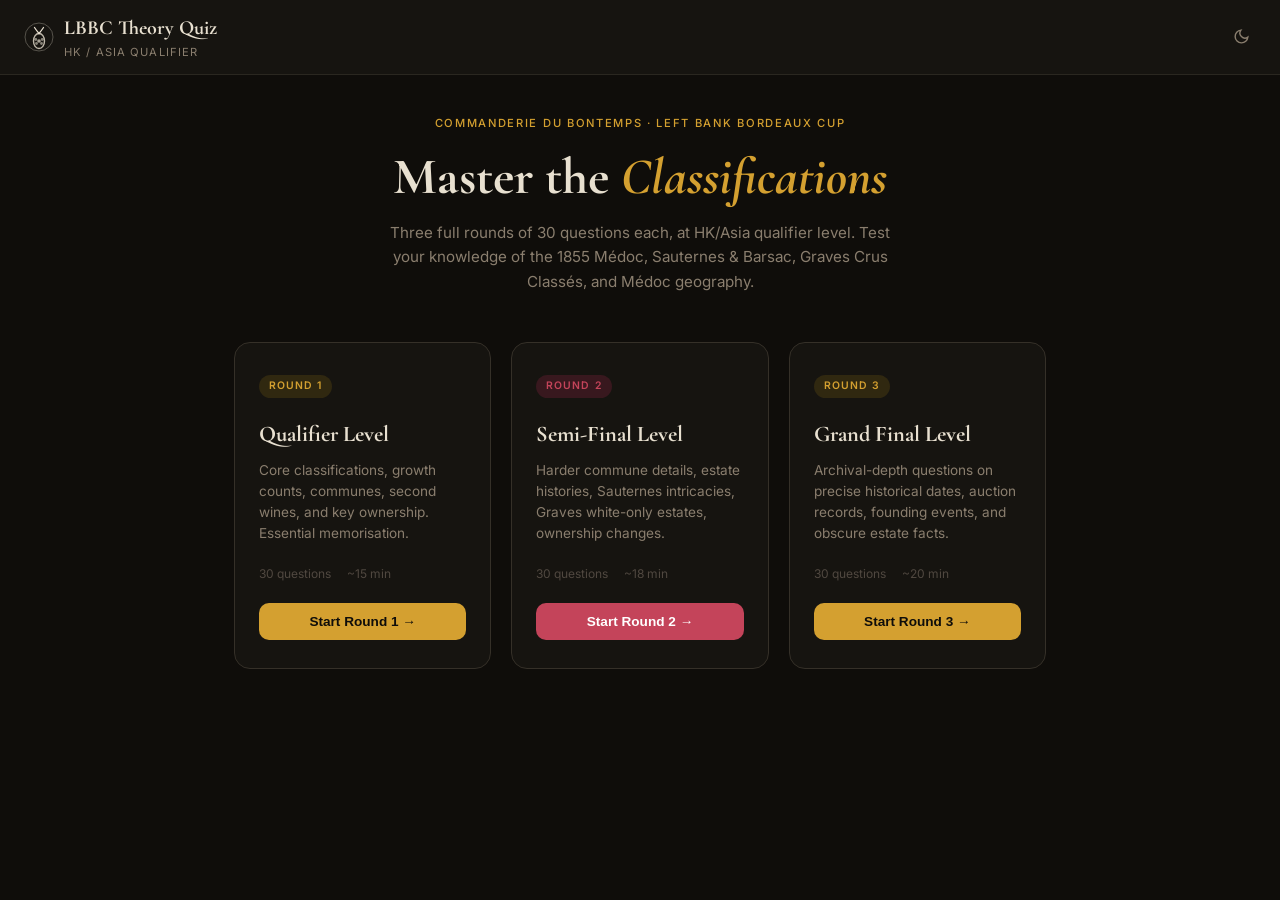
==== commit cba367ee: "Add files via upload" ====
--- a/lbbc-mock.html
+++ b/lbbc-mock.html
@@ -1,827 +1,574 @@
 <!DOCTYPE html>
-<html lang="en" data-theme="dark">
+<html lang="en">
 <head>
 <meta charset="UTF-8">
 <meta name="viewport" content="width=device-width, initial-scale=1.0">
-<title>LBBC Theory Quiz — HK/Asia Qualifier</title>
+<title>LBBC Theory Quiz</title>
 <link rel="preconnect" href="https://fonts.googleapis.com">
 <link rel="preconnect" href="https://fonts.gstatic.com" crossorigin>
-<link href="https://fonts.googleapis.com/css2?family=Cormorant+Garamond:ital,wght@0,400;0,600;0,700;1,400;1,600&family=Inter:wght@300;400;500;600&display=swap" rel="stylesheet">
+<link href="https://fonts.googleapis.com/css2?family=Cormorant+Garamond:ital,wght@0,500;0,700;1,500&family=Inter:wght@400;500;600&display=swap" rel="stylesheet">
 <style>
-/* ───────── DESIGN TOKENS ───────── */
-:root,[data-theme="light"]{
-  --color-bg:#f7f4ef;
-  --color-surface:#faf8f4;
-  --color-surface-2:#fdfcfa;
-  --color-surface-offset:#f0ece4;
-  --color-divider:#e0d9ce;
-  --color-border:#d4ccc0;
-  --color-text:#1c1a16;
-  --color-text-muted:#6b6456;
-  --color-text-faint:#b0a898;
-  --color-text-inverse:#faf8f4;
-  --color-gold:#9b6f1a;
-  --color-gold-light:#c9922a;
-  --color-gold-highlight:#f5e9d0;
-  --color-burgundy:#7a1f2e;
-  --color-burgundy-light:#a02535;
-  --color-burgundy-highlight:#f0d4d8;
-  --color-success:#3a6b1e;
-  --color-success-highlight:#d4e8c8;
-  --color-error:#8b1c2e;
-  --color-error-highlight:#f0d0d4;
-  --shadow-sm:0 1px 3px rgba(28,20,10,0.08);
-  --shadow-md:0 4px 16px rgba(28,20,10,0.10);
-  --shadow-lg:0 12px 40px rgba(28,20,10,0.14);
-  --radius-sm:0.375rem;
-  --radius-md:0.5rem;
-  --radius-lg:0.75rem;
-  --radius-xl:1rem;
-  --font-display:'Cormorant Garamond',Georgia,serif;
-  --font-body:'Inter','Helvetica Neue',sans-serif;
-  --text-xs:clamp(0.75rem,0.7rem + 0.25vw,0.875rem);
-  --text-sm:clamp(0.875rem,0.8rem + 0.35vw,1rem);
-  --text-base:clamp(1rem,0.95rem + 0.25vw,1.125rem);
-  --text-lg:clamp(1.125rem,1rem + 0.75vw,1.5rem);
-  --text-xl:clamp(1.5rem,1.2rem + 1.25vw,2.25rem);
-  --text-2xl:clamp(2rem,1.2rem + 2.5vw,3.5rem);
-  --space-1:0.25rem;--space-2:0.5rem;--space-3:0.75rem;--space-4:1rem;
-  --space-5:1.25rem;--space-6:1.5rem;--space-8:2rem;--space-10:2.5rem;
-  --space-12:3rem;--space-16:4rem;
-  --transition:180ms cubic-bezier(0.16,1,0.3,1);
-}
-[data-theme="dark"]{
-  --color-bg:#0f0d0a;
-  --color-surface:#161410;
-  --color-surface-2:#1c1a15;
-  --color-surface-offset:#201e18;
-  --color-divider:#2a2720;
-  --color-border:#353028;
-  --color-text:#e8e0d0;
-  --color-text-muted:#8a7e6e;
-  --color-text-faint:#504840;
-  --color-text-inverse:#0f0d0a;
-  --color-gold:#d4a030;
-  --color-gold-light:#e8b84a;
-  --color-gold-highlight:#302810;
-  --color-burgundy:#c4445a;
-  --color-burgundy-light:#d85e72;
-  --color-burgundy-highlight:#38181e;
-  --color-success:#6db84a;
-  --color-success-highlight:#1c3010;
-  --color-error:#d45a6a;
-  --color-error-highlight:#38141a;
-  --shadow-sm:0 1px 3px rgba(0,0,0,0.3);
-  --shadow-md:0 4px 16px rgba(0,0,0,0.4);
-  --shadow-lg:0 12px 40px rgba(0,0,0,0.5);
-}
-
-/* ───────── BASE ───────── */
 *,*::before,*::after{box-sizing:border-box;margin:0;padding:0}
-html{scroll-behavior:smooth;-webkit-font-smoothing:antialiased;text-rendering:optimizeLegibility}
-body{min-height:100dvh;font-family:var(--font-body);font-size:var(--text-base);color:var(--color-text);background:var(--color-bg);transition:background var(--transition),color var(--transition)}
-img{display:block;max-width:100%;height:auto}
-button{cursor:pointer;background:none;border:none;font:inherit;color:inherit}
-h1,h2,h3{text-wrap:balance;line-height:1.15;font-family:var(--font-display)}
-p,li{text-wrap:pretty;max-width:72ch}
-:focus-visible{outline:2px solid var(--color-gold);outline-offset:3px;border-radius:var(--radius-sm)}
-@media(prefers-reduced-motion:reduce){*,*::before,*::after{animation-duration:.01ms!important;transition-duration:.01ms!important}}
-
-/* ───────── LAYOUT ───────── */
-.app{display:flex;flex-direction:column;min-height:100dvh}
-.header{position:sticky;top:0;z-index:100;background:var(--color-surface);border-bottom:1px solid var(--color-divider);backdrop-filter:blur(12px);-webkit-backdrop-filter:blur(12px)}
-.header-inner{max-width:900px;margin-inline:auto;padding:var(--space-4) var(--space-6);display:flex;align-items:center;justify-content:space-between;gap:var(--space-4)}
-.logo{display:flex;align-items:center;gap:var(--space-3)}
-.logo-mark{width:36px;height:36px;flex-shrink:0}
-.logo-text{font-family:var(--font-display);font-size:var(--text-lg);font-weight:700;letter-spacing:-0.01em;line-height:1}
-.logo-sub{font-size:var(--text-xs);color:var(--color-text-muted);letter-spacing:0.08em;text-transform:uppercase;margin-top:2px}
-.header-actions{display:flex;align-items:center;gap:var(--space-3)}
-.theme-toggle{width:36px;height:36px;border-radius:var(--radius-md);display:flex;align-items:center;justify-content:center;color:var(--color-text-muted);transition:background var(--transition),color var(--transition)}
-.theme-toggle:hover{background:var(--color-surface-offset);color:var(--color-text)}
-.progress-bar-outer{width:120px;height:4px;background:var(--color-divider);border-radius:99px;overflow:hidden;display:none}
-.progress-bar-inner{height:100%;background:var(--color-gold);border-radius:99px;transition:width 0.4s cubic-bezier(0.16,1,0.3,1)}
-
-/* ───────── MAIN ───────── */
-.main{flex:1;max-width:900px;margin-inline:auto;width:100%;padding:var(--space-10) var(--space-6) var(--space-16)}
-
-/* ───────── SCREENS ───────── */
-.screen{display:none}
-.screen.active{display:block}
-
-/* ───────── HOME SCREEN ───────── */
-.hero{text-align:center;margin-bottom:var(--space-12)}
-.hero-eyebrow{font-size:var(--text-xs);letter-spacing:0.15em;text-transform:uppercase;color:var(--color-gold);font-family:var(--font-body);font-weight:500;margin-bottom:var(--space-4)}
-.hero-title{font-size:var(--text-2xl);font-weight:700;color:var(--color-text);margin-bottom:var(--space-4);line-height:1.05}
-.hero-title em{font-style:italic;color:var(--color-gold)}
-.hero-desc{font-size:var(--text-base);color:var(--color-text-muted);max-width:56ch;margin-inline:auto;line-height:1.7}
-.deck-grid{display:grid;grid-template-columns:repeat(auto-fit,minmax(min(260px,100%),1fr));gap:var(--space-5)}
-.deck-card{background:var(--color-surface);border:1px solid var(--color-border);border-radius:var(--radius-xl);padding:var(--space-8) var(--space-6);cursor:pointer;transition:box-shadow var(--transition),border-color var(--transition),transform var(--transition);position:relative;overflow:hidden}
-.deck-card::before{content:'';position:absolute;inset:0;opacity:0;transition:opacity var(--transition)}
-.deck-card:hover{box-shadow:var(--shadow-lg);transform:translateY(-2px)}
-.deck-card.level-1::before{background:radial-gradient(ellipse at top left,oklch(from var(--color-gold) l c h / 0.06),transparent 70%)}
-.deck-card.level-2::before{background:radial-gradient(ellipse at top left,oklch(from var(--color-burgundy) l c h / 0.06),transparent 70%)}
-.deck-card.level-3::before{background:radial-gradient(ellipse at top left,oklch(from var(--color-gold) l c h / 0.08),transparent 70%)}
-.deck-card:hover::before{opacity:1}
-.deck-card:hover.level-1{border-color:var(--color-gold)}
-.deck-card:hover.level-2{border-color:var(--color-burgundy)}
-.deck-card:hover.level-3{border-color:var(--color-gold)}
-.deck-badge{display:inline-flex;align-items:center;gap:var(--space-2);font-size:var(--text-xs);font-weight:600;letter-spacing:0.08em;text-transform:uppercase;padding:var(--space-1) var(--space-3);border-radius:var(--radius-full);margin-bottom:var(--space-5)}
-.level-1 .deck-badge{background:var(--color-gold-highlight);color:var(--color-gold)}
-.level-2 .deck-badge{background:var(--color-burgundy-highlight);color:var(--color-burgundy)}
-.level-3 .deck-badge{background:var(--color-gold-highlight);color:var(--color-gold)}
-.deck-title{font-family:var(--font-display);font-size:var(--text-xl);font-weight:700;margin-bottom:var(--space-3);line-height:1.1}
-.deck-subtitle{font-size:var(--text-sm);color:var(--color-text-muted);margin-bottom:var(--space-6);line-height:1.5}
-.deck-meta{display:flex;gap:var(--space-4);font-size:var(--text-xs);color:var(--color-text-faint)}
-.deck-meta span{display:flex;align-items:center;gap:var(--space-1)}
-.start-btn{display:inline-flex;align-items:center;justify-content:center;gap:var(--space-2);margin-top:var(--space-6);width:100%;padding:var(--space-4) var(--space-6);border-radius:var(--radius-lg);font-size:var(--text-sm);font-weight:600;letter-spacing:0.02em;transition:background var(--transition),transform var(--transition),box-shadow var(--transition)}
-.level-1 .start-btn,.level-3 .start-btn{background:var(--color-gold);color:var(--color-text-inverse)}
-.level-2 .start-btn{background:var(--color-burgundy);color:#fff}
-.level-1 .start-btn:hover,.level-3 .start-btn:hover{background:var(--color-gold-light);box-shadow:0 4px 16px oklch(from var(--color-gold) l c h / 0.35)}
-.level-2 .start-btn:hover{background:var(--color-burgundy-light);box-shadow:0 4px 16px oklch(from var(--color-burgundy) l c h / 0.35)}
-.start-btn:hover{transform:translateY(-1px)}
-
-/* ───────── QUIZ SCREEN ───────── */
-.quiz-header{margin-bottom:var(--space-8)}
-.quiz-meta{display:flex;align-items:center;justify-content:space-between;margin-bottom:var(--space-4)}
-.quiz-level-badge{font-size:var(--text-xs);font-weight:600;letter-spacing:0.1em;text-transform:uppercase;padding:var(--space-1) var(--space-3);border-radius:var(--radius-full)}
-.quiz-counter{font-size:var(--text-sm);color:var(--color-text-muted);font-variant-numeric:tabular-nums}
-.quiz-progress{height:3px;background:var(--color-divider);border-radius:99px;overflow:hidden}
-.quiz-progress-fill{height:100%;border-radius:99px;transition:width 0.5s cubic-bezier(0.16,1,0.3,1)}
-.level-1-fill,.level-3-fill{background:var(--color-gold)}
-.level-2-fill{background:var(--color-burgundy)}
-
-.question-card{background:var(--color-surface);border:1px solid var(--color-border);border-radius:var(--radius-xl);padding:var(--space-8);margin-bottom:var(--space-6);box-shadow:var(--shadow-sm)}
-.q-block-tag{font-size:var(--text-xs);font-weight:600;letter-spacing:0.1em;text-transform:uppercase;color:var(--color-text-faint);margin-bottom:var(--space-4)}
-.q-number{font-size:var(--text-xs);color:var(--color-text-faint);font-variant-numeric:tabular-nums;margin-bottom:var(--space-3)}
-.q-text{font-family:var(--font-display);font-size:var(--text-lg);font-weight:600;color:var(--color-text);line-height:1.45;margin-bottom:var(--space-6)}
-
-.options{display:flex;flex-direction:column;gap:var(--space-3)}
-.option-btn{width:100%;text-align:left;padding:var(--space-4) var(--space-5);border:1.5px solid var(--color-border);border-radius:var(--radius-lg);background:var(--color-surface-2);font-size:var(--text-sm);line-height:1.55;color:var(--color-text);transition:border-color var(--transition),background var(--transition),color var(--transition),box-shadow var(--transition);display:flex;align-items:flex-start;gap:var(--space-4);cursor:pointer}
-.option-btn:not(.answered):hover{border-color:var(--color-gold);background:var(--color-surface-offset);box-shadow:var(--shadow-sm)}
-.option-label{flex-shrink:0;width:22px;height:22px;border-radius:var(--radius-full);border:1.5px solid var(--color-border);display:flex;align-items:center;justify-content:center;font-size:var(--text-xs);font-weight:600;transition:all var(--transition);margin-top:1px}
-.option-btn:not(.answered):hover .option-label{border-color:var(--color-gold);background:var(--color-gold-highlight);color:var(--color-gold)}
-.option-text{flex:1}
-.option-btn.correct{border-color:var(--color-success)!important;background:var(--color-success-highlight)!important;color:var(--color-success)!important}
-.option-btn.correct .option-label{border-color:var(--color-success);background:var(--color-success);color:#fff}
-.option-btn.wrong{border-color:var(--color-error)!important;background:var(--color-error-highlight)!important;color:var(--color-error)!important}
-.option-btn.wrong .option-label{border-color:var(--color-error);background:var(--color-error);color:#fff}
-.option-btn.revealed{border-color:var(--color-success)!important;background:var(--color-success-highlight)!important;color:var(--color-success)!important;opacity:0.8}
-.option-btn.revealed .option-label{border-color:var(--color-success);background:var(--color-success);color:#fff}
-.option-btn.answered{cursor:default;pointer-events:none}
-.option-btn.dimmed{opacity:0.45}
-
-.feedback-bar{padding:var(--space-4) var(--space-5);border-radius:var(--radius-lg);font-size:var(--text-sm);font-weight:500;margin-bottom:var(--space-5);display:none;align-items:center;gap:var(--space-3)}
-.feedback-bar.show{display:flex}
-.feedback-bar.correct-fb{background:var(--color-success-highlight);color:var(--color-success);border:1px solid oklch(from var(--color-success) l c h / 0.3)}
-.feedback-bar.wrong-fb{background:var(--color-error-highlight);color:var(--color-error);border:1px solid oklch(from var(--color-error) l c h / 0.3)}
-.feedback-icon{font-size:var(--text-lg);flex-shrink:0}
-
-.nav-row{display:flex;align-items:center;justify-content:space-between;gap:var(--space-4)}
-.nav-btn{display:inline-flex;align-items:center;gap:var(--space-2);padding:var(--space-3) var(--space-6);border-radius:var(--radius-lg);font-size:var(--text-sm);font-weight:600;transition:all var(--transition);border:1.5px solid transparent}
-.btn-ghost{border-color:var(--color-border);color:var(--color-text-muted)}
-.btn-ghost:hover{border-color:var(--color-text-muted);color:var(--color-text);background:var(--color-surface-offset)}
-.btn-primary-gold{background:var(--color-gold);color:var(--color-text-inverse)}
-.btn-primary-gold:hover{background:var(--color-gold-light);box-shadow:0 4px 12px oklch(from var(--color-gold) l c h / 0.3);transform:translateY(-1px)}
-.btn-primary-burg{background:var(--color-burgundy);color:#fff}
-.btn-primary-burg:hover{background:var(--color-burgundy-light);box-shadow:0 4px 12px oklch(from var(--color-burgundy) l c h / 0.3);transform:translateY(-1px)}
-.skip-row{text-align:center;margin-top:var(--space-4)}
-.skip-link{font-size:var(--text-xs);color:var(--color-text-faint);text-decoration:none;padding:var(--space-2) var(--space-4);border-radius:var(--radius-sm);cursor:pointer;transition:color var(--transition)}
-.skip-link:hover{color:var(--color-text-muted)}
-
-/* ───────── BLOCK DIVIDER ───────── */
-.block-divider{background:var(--color-surface-offset);border:1px solid var(--color-border);border-radius:var(--radius-lg);padding:var(--space-5) var(--space-6);margin-bottom:var(--space-6);display:none;align-items:center;gap:var(--space-4)}
-.block-divider.show{display:flex}
-.block-divider-icon{font-size:1.5rem}
-.block-divider-title{font-family:var(--font-display);font-size:var(--text-lg);font-weight:700}
-.block-divider-sub{font-size:var(--text-xs);color:var(--color-text-muted);margin-top:2px}
-
-/* ───────── RESULTS SCREEN ───────── */
-.results-container{max-width:700px;margin-inline:auto}
-.results-hero{text-align:center;margin-bottom:var(--space-10)}
-.results-medal{font-size:4rem;margin-bottom:var(--space-4);display:block;animation:bounceIn 0.6s cubic-bezier(0.16,1,0.3,1)}
-@keyframes bounceIn{0%{transform:scale(0.4);opacity:0}60%{transform:scale(1.1)}100%{transform:scale(1);opacity:1}}
-.results-title{font-family:var(--font-display);font-size:var(--text-2xl);font-weight:700;margin-bottom:var(--space-3)}
-.results-subtitle{color:var(--color-text-muted);font-size:var(--text-base)}
-.score-ring{width:140px;height:140px;margin:var(--space-8) auto;position:relative}
-.score-ring svg{transform:rotate(-90deg)}
-.score-ring-track{fill:none;stroke:var(--color-divider);stroke-width:8}
-.score-ring-fill{fill:none;stroke-width:8;stroke-linecap:round;transition:stroke-dashoffset 1.2s cubic-bezier(0.16,1,0.3,1)}
-.score-ring-fill.gold-ring{stroke:var(--color-gold)}
-.score-ring-fill.burg-ring{stroke:var(--color-burgundy)}
-.score-label{position:absolute;inset:0;display:flex;flex-direction:column;align-items:center;justify-content:center}
-.score-num{font-family:var(--font-display);font-size:var(--text-xl);font-weight:700;line-height:1}
-.score-denom{font-size:var(--text-xs);color:var(--color-text-muted);margin-top:2px}
-.block-scores{display:grid;grid-template-columns:repeat(auto-fit,minmax(140px,1fr));gap:var(--space-4);margin-bottom:var(--space-8)}
-.block-score-card{background:var(--color-surface);border:1px solid var(--color-border);border-radius:var(--radius-lg);padding:var(--space-5);text-align:center}
-.bsc-label{font-size:var(--text-xs);color:var(--color-text-muted);letter-spacing:0.05em;margin-bottom:var(--space-2)}
-.bsc-value{font-family:var(--font-display);font-size:var(--text-xl);font-weight:700}
-.bsc-max{font-size:var(--text-xs);color:var(--color-text-faint)}
-.results-actions{display:flex;gap:var(--space-4);flex-wrap:wrap;justify-content:center}
-.review-list{margin-top:var(--space-8)}
-.review-list-title{font-family:var(--font-display);font-size:var(--text-xl);font-weight:700;margin-bottom:var(--space-6);padding-bottom:var(--space-4);border-bottom:1px solid var(--color-divider)}
-.review-item{background:var(--color-surface);border:1px solid var(--color-border);border-radius:var(--radius-lg);padding:var(--space-5) var(--space-6);margin-bottom:var(--space-4)}
-.review-item.ri-correct{border-left:3px solid var(--color-success)}
-.review-item.ri-wrong{border-left:3px solid var(--color-error)}
-.ri-q{font-size:var(--text-xs);color:var(--color-text-faint);margin-bottom:var(--space-2)}
-.ri-text{font-family:var(--font-display);font-size:var(--text-base);font-weight:600;margin-bottom:var(--space-3);line-height:1.4}
-.ri-answers{font-size:var(--text-xs);display:flex;flex-direction:column;gap:var(--space-1)}
-.ri-your{color:var(--color-error)}
-.ri-correct-ans{color:var(--color-success)}
-.ri-status-icon{font-size:var(--text-base);float:right;margin-left:var(--space-3)}
-
-/* ───────── DIVIDERS ───────── */
-hr.section-rule{border:none;border-top:1px solid var(--color-divider);margin:var(--space-8) 0}
-
-/* ───────── RESPONSIVE ───────── */
-@media(max-width:640px){
-  .main{padding:var(--space-8) var(--space-4) var(--space-12)}
-  .question-card{padding:var(--space-6) var(--space-5)}
-  .header-inner{padding:var(--space-3) var(--space-4)}
-  .logo-sub{display:none}
-  .deck-card{padding:var(--space-6)}
-  .results-actions{flex-direction:column}
-  .nav-row{flex-wrap:wrap}
-  .progress-bar-outer{width:80px}
-  .block-scores{grid-template-columns:repeat(2,1fr)}
-}
-
-/* ───────── VINE DECORATION ───────── */
-.vine-accent{color:var(--color-gold);opacity:0.4;font-size:1.2rem;letter-spacing:0.3rem;user-select:none}
+html{scroll-behavior:smooth;-webkit-font-smoothing:antialiased}
+body{min-height:100vh;font-family:'Inter',sans-serif;font-size:16px;line-height:1.6;background:#0f0d0a;color:#e8e0d0}
+body.light{background:#f7f4ef;color:#1c1a16}
+.hdr{position:sticky;top:0;z-index:50;background:#161410;border-bottom:1px solid #2a2720;display:flex;align-items:center;justify-content:space-between;padding:12px 24px}
+body.light .hdr{background:#faf8f4;border-color:#e0d9ce}
+.logo-wrap{display:flex;align-items:center;gap:10px}
+.logo-text{font-family:'Cormorant Garamond',serif;font-size:1.25rem;font-weight:700}
+.logo-sub{font-size:.7rem;color:#8a7e6e;letter-spacing:.1em;text-transform:uppercase}
+.hdr-right{display:flex;align-items:center;gap:12px}
+.prog-wrap{width:120px;height:3px;background:#2a2720;border-radius:99px;overflow:hidden;display:none}
+body.light .prog-wrap{background:#e0d9ce}
+.prog-fill{height:100%;background:#d4a030;border-radius:99px;transition:width .4s;width:0%}
+.theme-btn{background:none;border:none;cursor:pointer;color:#8a7e6e;padding:6px;border-radius:6px;display:flex;align-items:center}
+.theme-btn:hover{background:#2a2720;color:#e8e0d0}
+body.light .theme-btn:hover{background:#e0d9ce;color:#1c1a16}
+.screen{display:none;max-width:860px;margin:0 auto;padding:40px 24px 80px}
+.screen.on{display:block}
+.hero{text-align:center;margin-bottom:48px}
+.hero-eye{font-size:.7rem;letter-spacing:.15em;text-transform:uppercase;color:#d4a030;font-weight:500;margin-bottom:16px}
+.hero-h{font-family:'Cormorant Garamond',serif;font-size:clamp(2rem,5vw,3.2rem);font-weight:700;margin-bottom:16px;line-height:1.1}
+.hero-h em{font-style:italic;color:#d4a030}
+.hero-p{color:#8a7e6e;max-width:520px;margin:0 auto;font-size:.95rem}
+.cards{display:grid;grid-template-columns:repeat(auto-fit,minmax(250px,1fr));gap:20px}
+.card{background:#161410;border:1px solid #353028;border-radius:16px;padding:28px 24px;text-align:left;transition:border-color .2s,box-shadow .2s,transform .2s}
+body.light .card{background:#faf8f4;border-color:#d4ccc0}
+.card:hover{transform:translateY(-3px);box-shadow:0 12px 40px rgba(0,0,0,.5)}
+.c1:hover,.c3:hover{border-color:#d4a030}
+.c2:hover{border-color:#c4445a}
+.cbadge{display:inline-block;font-size:.65rem;font-weight:600;letter-spacing:.1em;text-transform:uppercase;padding:3px 10px;border-radius:99px;margin-bottom:18px}
+.c1 .cbadge,.c3 .cbadge{background:#302810;color:#d4a030}
+.c2 .cbadge{background:#38181e;color:#c4445a}
+body.light .c1 .cbadge,body.light .c3 .cbadge{background:#f5e9d0;color:#9b6f1a}
+body.light .c2 .cbadge{background:#f0d4d8;color:#7a1f2e}
+.ctitle{font-family:'Cormorant Garamond',serif;font-size:1.4rem;font-weight:700;margin-bottom:8px}
+.cdesc{font-size:.85rem;color:#8a7e6e;margin-bottom:20px;line-height:1.55}
+.cmeta{font-size:.75rem;color:#504840;display:flex;gap:16px;margin-bottom:20px}
+.cstart{display:block;width:100%;padding:11px 0;border:none;border-radius:10px;font-size:.85rem;font-weight:600;cursor:pointer;transition:opacity .2s,transform .15s}
+.c1 .cstart,.c3 .cstart{background:#d4a030;color:#0f0d0a}
+.c2 .cstart{background:#c4445a;color:#fff}
+.cstart:hover{opacity:.88;transform:translateY(-1px)}
+.qhdr{margin-bottom:28px}
+.qmeta{display:flex;align-items:center;justify-content:space-between;margin-bottom:10px}
+.qlvl{font-size:.7rem;font-weight:600;letter-spacing:.1em;text-transform:uppercase;padding:3px 12px;border-radius:99px}
+.qlvl.gold{background:#302810;color:#d4a030}
+.qlvl.burg{background:#38181e;color:#c4445a}
+body.light .qlvl.gold{background:#f5e9d0;color:#9b6f1a}
+body.light .qlvl.burg{background:#f0d4d8;color:#7a1f2e}
+.qcount{font-size:.85rem;color:#8a7e6e}
+.qbar{height:3px;background:#2a2720;border-radius:99px;overflow:hidden}
+body.light .qbar{background:#e0d9ce}
+.qbar-fill{height:100%;border-radius:99px;transition:width .5s}
+.qbar-fill.gold{background:#d4a030}
+.qbar-fill.burg{background:#c4445a}
+.block-banner{background:#1c1a15;border:1px solid #353028;border-radius:12px;padding:14px 18px;margin-bottom:20px;display:none}
+body.light .block-banner{background:#f0ece4;border-color:#d4ccc0}
+.block-banner.show{display:block}
+.bb-label{font-size:.65rem;color:#504840;letter-spacing:.1em;text-transform:uppercase;margin-bottom:4px}
+.bb-title{font-family:'Cormorant Garamond',serif;font-size:1.1rem;font-weight:700}
+.qcard{background:#161410;border:1px solid #353028;border-radius:16px;padding:28px;margin-bottom:20px}
+body.light .qcard{background:#faf8f4;border-color:#d4ccc0}
+.qtag{font-size:.65rem;color:#504840;letter-spacing:.1em;text-transform:uppercase;margin-bottom:10px}
+.qnum{font-size:.75rem;color:#504840;margin-bottom:6px}
+.qtext{font-family:'Cormorant Garamond',serif;font-size:1.2rem;font-weight:500;line-height:1.5;margin-bottom:24px;max-width:none}
+.opts{display:flex;flex-direction:column;gap:10px}
+.opt{display:flex;align-items:flex-start;gap:14px;padding:13px 16px;border:1.5px solid #353028;border-radius:10px;background:#1c1a15;cursor:pointer;text-align:left;width:100%;font-size:.9rem;line-height:1.5;color:#e8e0d0;transition:border-color .15s,background .15s}
+body.light .opt{background:#f9f8f5;border-color:#d4ccc0;color:#1c1a16}
+.opt:hover{border-color:#d4a030;background:#201e18}
+body.light .opt:hover{border-color:#9b6f1a;background:#f5e9d0}
+.opt.answered{cursor:default;pointer-events:none}
+.opt.correct{border-color:#6db84a!important;background:#1c3010!important;color:#6db84a!important}
+body.light .opt.correct{background:#d4e8c8!important;color:#3a6b1e!important}
+.opt.wrong{border-color:#d45a6a!important;background:#38141a!important;color:#d45a6a!important}
+body.light .opt.wrong{background:#f0d0d4!important;color:#8b1c2e!important}
+.opt.show-correct{border-color:#6db84a!important;background:#1c3010!important;color:#6db84a!important;opacity:.75}
+.opt.dimmed{opacity:.38}
+.olbl{flex-shrink:0;width:22px;height:22px;border-radius:50%;border:1.5px solid #353028;display:flex;align-items:center;justify-content:center;font-size:.7rem;font-weight:600;transition:all .15s;margin-top:1px}
+body.light .olbl{border-color:#d4ccc0}
+.opt:hover .olbl{border-color:#d4a030;background:#302810;color:#d4a030}
+.opt.correct .olbl{border-color:#6db84a;background:#6db84a;color:#fff}
+.opt.wrong .olbl{border-color:#d45a6a;background:#d45a6a;color:#fff}
+.opt.show-correct .olbl{border-color:#6db84a;background:#6db84a;color:#fff}
+.otext{flex:1}
+.fb{display:none;align-items:flex-start;gap:12px;padding:13px 16px;border-radius:10px;font-size:.88rem;font-weight:500;margin-bottom:16px;line-height:1.5}
+.fb.show{display:flex}
+.fb.ok{background:#1c3010;color:#6db84a;border:1px solid rgba(109,184,74,.3)}
+.fb.bad{background:#38141a;color:#d45a6a;border:1px solid rgba(212,90,106,.3)}
+body.light .fb.ok{background:#d4e8c8;color:#3a6b1e}
+body.light .fb.bad{background:#f0d0d4;color:#8b1c2e}
+.fb-icon{font-size:1.1rem;flex-shrink:0;margin-top:1px}
+.navrow{display:flex;align-items:center;justify-content:space-between;gap:12px;flex-wrap:wrap}
+.nbtn{display:inline-flex;align-items:center;gap:6px;padding:10px 22px;border-radius:10px;font-size:.85rem;font-weight:600;cursor:pointer;border:1.5px solid transparent;transition:all .15s}
+.nbtn.ghost{border-color:#353028;color:#8a7e6e;background:none}
+.nbtn.ghost:hover{border-color:#8a7e6e;color:#e8e0d0;background:#1c1a15}
+body.light .nbtn.ghost{border-color:#d4ccc0;color:#6b6456}
+body.light .nbtn.ghost:hover{background:#f0ece4;color:#1c1a16}
+.nbtn.gold{background:#d4a030;color:#0f0d0a;border:none}
+.nbtn.gold:hover{background:#e8b84a}
+.nbtn.burg{background:#c4445a;color:#fff;border:none}
+.nbtn.burg:hover{background:#d85e72}
+.skip-row{text-align:center;margin-top:12px}
+.skip-lnk{font-size:.75rem;color:#504840;cursor:pointer;padding:6px 12px;border-radius:6px;background:none;border:none}
+.skip-lnk:hover{color:#8a7e6e}
+.res-wrap{max-width:660px;margin:0 auto}
+.res-hero{text-align:center;margin-bottom:40px}
+.res-medal{font-size:3.5rem;display:block;margin-bottom:14px}
+.res-title{font-family:'Cormorant Garamond',serif;font-size:clamp(1.8rem,4vw,2.8rem);font-weight:700;margin-bottom:8px}
+.res-sub{color:#8a7e6e;font-size:.95rem}
+.ring-wrap{width:130px;height:130px;margin:28px auto;position:relative}
+.ring-wrap svg{transform:rotate(-90deg)}
+.ring-track{fill:none;stroke:#2a2720;stroke-width:8}
+body.light .ring-track{stroke:#e0d9ce}
+.ring-fill{fill:none;stroke-width:8;stroke-linecap:round;transition:stroke-dashoffset 1.2s cubic-bezier(.16,1,.3,1)}
+.ring-fill.gold{stroke:#d4a030}
+.ring-fill.burg{stroke:#c4445a}
+.ring-label{position:absolute;inset:0;display:flex;flex-direction:column;align-items:center;justify-content:center}
+.ring-num{font-family:'Cormorant Garamond',serif;font-size:1.8rem;font-weight:700;line-height:1}
+.ring-den{font-size:.7rem;color:#8a7e6e;margin-top:2px}
+.bscores{display:grid;grid-template-columns:repeat(2,1fr);gap:12px;margin-bottom:32px}
+@media(min-width:500px){.bscores{grid-template-columns:repeat(4,1fr)}}
+.bsc{background:#161410;border:1px solid #353028;border-radius:12px;padding:16px;text-align:center}
+body.light .bsc{background:#faf8f4;border-color:#d4ccc0}
+.bsc-lbl{font-size:.65rem;color:#8a7e6e;letter-spacing:.05em;margin-bottom:6px;text-transform:uppercase}
+.bsc-val{font-family:'Cormorant Garamond',serif;font-size:1.5rem;font-weight:700}
+.bsc-den{font-size:.7rem;color:#504840}
+.res-btns{display:flex;gap:12px;justify-content:center;flex-wrap:wrap;margin-bottom:40px}
+.divider{border:none;border-top:1px solid #2a2720;margin:32px 0}
+body.light .divider{border-color:#e0d9ce}
+.review-title{font-family:'Cormorant Garamond',serif;font-size:1.5rem;font-weight:700;margin-bottom:24px}
+.ri{background:#161410;border:1px solid #353028;border-left:3px solid #353028;border-radius:12px;padding:16px 18px;margin-bottom:14px}
+body.light .ri{background:#faf8f4;border-color:#d4ccc0;border-left-color:#d4ccc0}
+.ri.ri-ok{border-left-color:#6db84a}
+.ri.ri-bad{border-left-color:#d45a6a}
+.ri-top{display:flex;justify-content:space-between;align-items:flex-start;gap:8px;margin-bottom:6px}
+.ri-meta{font-size:.65rem;color:#504840;letter-spacing:.05em;text-transform:uppercase}
+.ri-icon{font-size:1rem;flex-shrink:0}
+.ri-q{font-family:'Cormorant Garamond',serif;font-size:1rem;font-weight:500;margin-bottom:10px;line-height:1.4;max-width:none}
+.ri-ans{font-size:.8rem;line-height:1.6}
+.ri-wrong{color:#d45a6a}
+.ri-right{color:#6db84a}
+body.light .ri-wrong{color:#8b1c2e}
+body.light .ri-right{color:#3a6b1e}
+@media(max-width:600px){.screen{padding:28px 16px 60px}.hdr{padding:10px 16px}.qcard{padding:20px 16px}.nbtn{padding:9px 16px;font-size:.8rem}}
 </style>
 </head>
 <body>
-<div class="app">
-
-<!-- HEADER -->
-<header class="header">
-  <div class="header-inner">
-    <div class="logo">
-      <svg class="logo-mark" viewBox="0 0 36 36" fill="none" aria-label="LBBC Logo">
-        <circle cx="18" cy="18" r="17" stroke="currentColor" stroke-width="1.2" opacity="0.3"/>
-        <ellipse cx="18" cy="22" rx="7" ry="9" stroke="currentColor" stroke-width="1.5" fill="none" stroke-opacity="0.8"/>
-        <path d="M18 13 C18 13 14 9 12 6" stroke="currentColor" stroke-width="1.5" stroke-linecap="round" fill="none"/>
-        <path d="M18 13 C18 13 22 9 24 6" stroke="currentColor" stroke-width="1.5" stroke-linecap="round" fill="none"/>
-        <circle cx="18" cy="22" r="2.5" fill="currentColor" opacity="0.6"/>
-        <circle cx="14" cy="20" r="1.8" fill="currentColor" opacity="0.5"/>
-        <circle cx="22" cy="20" r="1.8" fill="currentColor" opacity="0.5"/>
-        <circle cx="15" cy="25" r="1.8" fill="currentColor" opacity="0.5"/>
-        <circle cx="21" cy="25" r="1.8" fill="currentColor" opacity="0.5"/>
-      </svg>
-      <div>
-        <div class="logo-text">LBBC Theory</div>
-        <div class="logo-sub">HK / Asia Qualifier</div>
+<header class="hdr">
+  <div class="logo-wrap">
+    <svg width="30" height="30" viewBox="0 0 30 30" fill="none" aria-hidden="true">
+      <circle cx="15" cy="15" r="14" stroke="currentColor" stroke-width="1" opacity="0.3"/>
+      <ellipse cx="15" cy="19" rx="5.5" ry="7.5" stroke="currentColor" stroke-width="1.4" fill="none" opacity="0.8"/>
+      <path d="M15 11.5 C15 11.5 12.5 8.5 10.5 5.5" stroke="currentColor" stroke-width="1.3" stroke-linecap="round"/>
+      <path d="M15 11.5 C15 11.5 17.5 8.5 19.5 5.5" stroke="currentColor" stroke-width="1.3" stroke-linecap="round"/>
+      <circle cx="15" cy="19" r="1.8" fill="currentColor" opacity="0.7"/>
+      <circle cx="11.8" cy="17.5" r="1.4" fill="currentColor" opacity="0.55"/>
+      <circle cx="18.2" cy="17.5" r="1.4" fill="currentColor" opacity="0.55"/>
+      <circle cx="12.5" cy="21.5" r="1.4" fill="currentColor" opacity="0.55"/>
+      <circle cx="17.5" cy="21.5" r="1.4" fill="currentColor" opacity="0.55"/>
+    </svg>
+    <div>
+      <div class="logo-text">LBBC Theory Quiz</div>
+      <div class="logo-sub">HK / Asia Qualifier</div>
+    </div>
+  </div>
+  <div class="hdr-right">
+    <div class="prog-wrap" id="progWrap"><div class="prog-fill" id="progFill"></div></div>
+    <button class="theme-btn" id="themeBtn" aria-label="Toggle theme">
+      <svg width="17" height="17" viewBox="0 0 24 24" fill="none" stroke="currentColor" stroke-width="2"><path d="M21 12.79A9 9 0 1 1 11.21 3 7 7 0 0 0 21 12.79z"/></svg>
+    </button>
+  </div>
+</header>
+
+<div class="screen on" id="sHome">
+  <div class="hero">
+    <p class="hero-eye">Commanderie du Bontemps &middot; Left Bank Bordeaux Cup</p>
+    <h1 class="hero-h">Master the <em>Classifications</em></h1>
+    <p class="hero-p">Three full rounds of 30 questions each, at HK/Asia qualifier level. Test your knowledge of the 1855 Médoc, Sauternes &amp; Barsac, Graves Crus Classés, and Médoc geography.</p>
+  </div>
+  <div class="cards">
+    <div class="card c1">
+      <span class="cbadge">Round 1</span>
+      <h2 class="ctitle">Qualifier Level</h2>
+      <p class="cdesc">Core classifications, growth counts, communes, second wines, and key ownership. Essential memorisation.</p>
+      <div class="cmeta"><span>30 questions</span><span>~15 min</span></div>
+      <button class="cstart" onclick="startQuiz(0)">Start Round 1 &#8594;</button>
+    </div>
+    <div class="card c2">
+      <span class="cbadge">Round 2</span>
+      <h2 class="ctitle">Semi-Final Level</h2>
+      <p class="cdesc">Harder commune details, estate histories, Sauternes intricacies, Graves white-only estates, ownership changes.</p>
+      <div class="cmeta"><span>30 questions</span><span>~18 min</span></div>
+      <button class="cstart" onclick="startQuiz(1)">Start Round 2 &#8594;</button>
+    </div>
+    <div class="card c3">
+      <span class="cbadge">Round 3</span>
+      <h2 class="ctitle">Grand Final Level</h2>
+      <p class="cdesc">Archival-depth questions on precise historical dates, auction records, founding events, and obscure estate facts.</p>
+      <div class="cmeta"><span>30 questions</span><span>~20 min</span></div>
+      <button class="cstart" onclick="startQuiz(2)">Start Round 3 &#8594;</button>
+    </div>
+  </div>
+</div>
+
+<div class="screen" id="sQuiz">
+  <div class="qhdr">
+    <div class="qmeta">
+      <span class="qlvl gold" id="qlvl">Qualifier Level</span>
+      <span class="qcount" id="qcount">Question 1 of 30</span>
+    </div>
+    <div class="qbar"><div class="qbar-fill gold" id="qbarFill"></div></div>
+  </div>
+  <div class="block-banner" id="blockBanner">
+    <div class="bb-label">New Section</div>
+    <div class="bb-title" id="bbTitle"></div>
+  </div>
+  <div class="qcard">
+    <div class="qtag" id="qtag"></div>
+    <div class="qnum" id="qnum"></div>
+    <div class="qtext" id="qtext"></div>
+    <div class="opts" id="opts"></div>
+  </div>
+  <div class="fb" id="fb"><span class="fb-icon" id="fbIcon"></span><span id="fbText"></span></div>
+  <div class="navrow">
+    <button class="nbtn ghost" onclick="goHome()">&#8592; Rounds</button>
+    <button class="nbtn gold" id="nextBtn" onclick="nextQ()" style="display:none">Next Question &#8594;</button>
+  </div>
+  <div class="skip-row"><button class="skip-lnk" id="skipBtn" onclick="skipQ()">Skip this question</button></div>
+</div>
+
+<div class="screen" id="sResults">
+  <div class="res-wrap">
+    <div class="res-hero">
+      <span class="res-medal" id="resMedal"></span>
+      <h2 class="res-title" id="resTitle"></h2>
+      <p class="res-sub" id="resSub"></p>
+      <div class="ring-wrap">
+        <svg width="130" height="130" viewBox="0 0 130 130">
+          <circle class="ring-track" cx="65" cy="65" r="54"/>
+          <circle class="ring-fill gold" id="ringFill" cx="65" cy="65" r="54" stroke-dasharray="339.3" stroke-dashoffset="339.3"/>
+        </svg>
+        <div class="ring-label">
+          <span class="ring-num" id="ringNum">0</span>
+          <span class="ring-den" id="ringDen">/ 30</span>
+        </div>
       </div>
-    </div>
-    <div class="header-actions">
-      <div class="progress-bar-outer" id="headerProgress">
-        <div class="progress-bar-inner" id="headerProgressFill"></div>
-      </div>
-      <button class="theme-toggle" data-theme-toggle aria-label="Toggle theme">
-        <svg width="18" height="18" viewBox="0 0 24 24" fill="none" stroke="currentColor" stroke-width="2"><path d="M21 12.79A9 9 0 1 1 11.21 3 7 7 0 0 0 21 12.79z"/></svg>
-      </button>
-    </div>
-  </div>
-</header>
-
-<!-- MAIN -->
-<main class="main">
-
-  <!-- HOME SCREEN -->
-  <div class="screen active" id="screen-home">
-    <div class="hero">
-      <div class="vine-accent">⸻ 🍇 ⸻</div>
-      <br>
-      <p class="hero-eyebrow">Commanderie du Bontemps · Left Bank Bordeaux Cup</p>
-      <h1 class="hero-title">Master the <em>Classifications</em></h1>
-      <p class="hero-desc">Three full rounds of 10 questions each, at HK/Asia qualifier level. Choose your difficulty and test your knowledge of the 1855 Médoc, Sauternes & Barsac, Graves Crus Classés, and Médoc geography.</p>
-    </div>
-
-    <div class="deck-grid">
-      <!-- Level 1 -->
-      <div class="deck-card level-1" onclick="startQuiz(0)">
-        <div class="deck-badge">⬛ Round 1</div>
-        <h2 class="deck-title">Qualifier Level</h2>
-        <p class="deck-subtitle">Core classifications, growth counts, communes, second wines, and key ownership. Essential memorisation.</p>
-        <div class="deck-meta">
-          <span>📋 30 questions</span>
-          <span>⏱ ~15 min</span>
-        </div>
-        <button class="start-btn" tabindex="-1" aria-hidden="true">Start Round 1 →</button>
-      </div>
-      <!-- Level 2 -->
-      <div class="deck-card level-2" onclick="startQuiz(1)">
-        <div class="deck-badge">🟥 Round 2</div>
-        <h2 class="deck-title">Semi-Final Level</h2>
-        <p class="deck-subtitle">Harder commune details, estate histories, Sauternes intricacies, Graves white-only estates, ownership changes.</p>
-        <div class="deck-meta">
-          <span>📋 30 questions</span>
-          <span>⏱ ~18 min</span>
-        </div>
-        <button class="start-btn" tabindex="-1" aria-hidden="true">Start Round 2 →</button>
-      </div>
-      <!-- Level 3 -->
-      <div class="deck-card level-3" onclick="startQuiz(2)">
-        <div class="deck-badge">🏆 Round 3</div>
-        <h2 class="deck-title">Grand Final Level</h2>
-        <p class="deck-subtitle">Archival-depth questions on precise historical dates, auction records, founding events, and obscure estate facts.</p>
-        <div class="deck-meta">
-          <span>📋 30 questions</span>
-          <span>⏱ ~20 min</span>
-        </div>
-        <button class="start-btn" tabindex="-1" aria-hidden="true">Start Round 3 →</button>
-      </div>
-    </div>
-  </div>
-
-  <!-- QUIZ SCREEN -->
-  <div class="screen" id="screen-quiz">
-    <div class="quiz-header">
-      <div class="quiz-meta">
-        <span class="quiz-level-badge" id="quizLevelBadge"></span>
-        <span class="quiz-counter" id="quizCounter"></span>
-      </div>
-      <div class="quiz-progress">
-        <div class="quiz-progress-fill" id="quizProgressFill"></div>
-      </div>
-    </div>
-
-    <div class="block-divider" id="blockDivider">
-      <span class="block-divider-icon">🍷</span>
-      <div>
-        <div class="block-divider-title" id="blockDividerTitle"></div>
-        <div class="block-divider-sub" id="blockDividerSub"></div>
-      </div>
-    </div>
-
-    <div class="question-card">
-      <div class="q-block-tag" id="qBlockTag"></div>
-      <div class="q-number" id="qNumber"></div>
-      <div class="q-text" id="qText"></div>
-      <div class="options" id="optionsList"></div>
-    </div>
-
-    <div class="feedback-bar" id="feedbackBar">
-      <span class="feedback-icon" id="feedbackIcon"></span>
-      <span id="feedbackText"></span>
-    </div>
-
-    <div class="nav-row">
-      <button class="nav-btn btn-ghost" onclick="goHome()">← Rounds</button>
-      <button class="nav-btn" id="nextBtn" onclick="nextQuestion()" style="display:none"></button>
-    </div>
-    <div class="skip-row">
-      <span class="skip-link" id="skipLink" onclick="skipQuestion()">Skip this question</span>
-    </div>
-  </div>
-
-  <!-- RESULTS SCREEN -->
-  <div class="screen" id="screen-results">
-    <div class="results-container">
-      <div class="results-hero">
-        <span class="results-medal" id="resultsMedal"></span>
-        <h2 class="results-title" id="resultsTitle"></h2>
-        <p class="results-subtitle" id="resultsSubtitle"></p>
-
-        <div class="score-ring">
-          <svg width="140" height="140" viewBox="0 0 140 140">
-            <circle class="score-ring-track" cx="70" cy="70" r="58"/>
-            <circle class="score-ring-fill" id="scoreRingFill" cx="70" cy="70" r="58"
-              stroke-dasharray="364.4"
-              stroke-dashoffset="364.4"/>
-          </svg>
-          <div class="score-label">
-            <span class="score-num" id="scoreNum"></span>
-            <span class="score-denom" id="scoreDenom"></span>
-          </div>
-        </div>
-
-        <div class="block-scores" id="blockScores"></div>
-      </div>
-
-      <div class="results-actions">
-        <button class="nav-btn btn-primary-gold" onclick="retryQuiz()">↺ Retry this round</button>
-        <button class="nav-btn btn-ghost" onclick="goHome()">← Choose round</button>
-      </div>
-
-      <hr class="section-rule">
-
-      <div class="review-list">
-        <h3 class="review-list-title">Review All Answers</h3>
-        <div id="reviewItems"></div>
-      </div>
-    </div>
-  </div>
-
-</main>
+      <div class="bscores" id="bscores"></div>
+    </div>
+    <div class="res-btns">
+      <button class="nbtn gold" onclick="retryQuiz()">&#8634; Retry this round</button>
+      <button class="nbtn ghost" onclick="goHome()">&#8592; Choose round</button>
+    </div>
+    <hr class="divider">
+    <h3 class="review-title">Review All Answers</h3>
+    <div id="reviewList"></div>
+  </div>
 </div>
 
 <script>
-/* ──────────────────────────────────────────────
-   DATA — 90 questions across 3 rounds
-─────────────────────────────────────────────── */
-const BLOCKS = [
-  "Block 1 — 1855 Médoc Classification",
-  "Block 2 — 1855 Sauternes & Barsac",
-  "Block 3 — Graves / Pessac-Léognan",
-  "Block 4 — Médoc Appellations & Geography"
-];
-
-const ROUNDS = [
-  // ═══════════════ ROUND 1 — Qualifier Level ═══════════════
-  [
-    // Block 1 (Q1–10)
-    {block:0,q:"How many châteaux are classified as Deuxièmes Crus in the 1855 Médoc Classification?",opts:["11","12","14"],ans:2},
-    {block:0,q:"Château Mouton Rothschild was elevated from Second to First Growth in 1973. Which government authority officially authorised this promotion?",opts:["The Bordeaux Chamber of Commerce","The French Ministry of Agriculture","The Institut National de l'Origine et de la Qualité (INAO)"],ans:1},
-    {block:0,q:"Which statement best describes Château Haut-Brion's unique position in the 1855 red wine classification?",opts:["It is the only First Growth located in the Haut-Médoc AOC","It is the only First Growth that also produces a classified white wine","It is the only estate classified in 1855 that lies outside the Médoc peninsula, being in Graves"],ans:2},
-    {block:0,q:"Which of the following correctly explains one addition that brought the 1855 list from 58 to 61 châteaux?",opts:["Château Léoville split into Léoville Las Cases, Léoville Barton, and Léoville Poyferré after the French Revolution","Château Pichon-Longueville was split by act of the Bordeaux Négoce","Château Batailley split after a court ruling in 1900"],ans:0},
-    {block:0,q:"What is the second wine of Château Latour?",opts:["Carruades de Latour","Les Forts de Latour","Pavillon Rouge du Château Latour"],ans:1},
-    {block:0,q:"Château Pontet-Canet (5th Growth, Pauillac) became notable in the early 21st century for pioneering which viticultural approach?",opts:["Full organic certification by Ecocert","Biodynamic viticulture, one of the first Médoc classed growths to do so","Introduction of amphorae vinification to replace barrel ageing"],ans:1},
-    {block:0,q:"Château Lafite Rothschild was purchased in 1868 by Baron James de Rothschild, founding which distinct branch of Rothschild Bordeaux ownership?",opts:["Domaines Barons de Rothschild (Lafite), distinct from the Mouton branch","Baron Philippe de Rothschild SA, which also controls Mouton","The Rothschild & Fils Médoc group, encompassing both Lafite and Mouton"],ans:0},
-    {block:0,q:"What is the second wine of Château Margaux?",opts:["Le Petit Mouton","Alter Ego de Palmer","Pavillon Rouge du Château Margaux"],ans:2},
-    {block:0,q:"Château Ducru-Beaucaillou is a Second Growth classified in 1855. In which communal AOC is it located?",opts:["Pauillac","Saint-Julien","Saint-Estèphe"],ans:1},
-    {block:0,q:"How many Premiers Crus are there in the 1855 Médoc red wine classification, including the 1973 promotion of Mouton Rothschild?",opts:["4","5","6"],ans:1},
-    // Block 2 (Q11–18)
-    {block:1,q:"What is the unique official rank of Château d'Yquem in the 1855 Sauternes and Barsac classification?",opts:["Premier Grand Cru Classé","Premier Cru Supérieur","Cru Exceptionnel"],ans:1},
-    {block:1,q:"How many estates are classified as Premiers Crus (excluding d'Yquem) in the 1855 Sauternes and Barsac classification?",opts:["9","11","13"],ans:1},
-    {block:1,q:"In which commune is Château Rieussec, a Premier Cru Sauternes, located?",opts:["Bommes","Preignac","Fargues"],ans:2},
-    {block:1,q:"Château Climens and Château Coutet, both Premiers Crus, are located in Barsac. Which alternative AOC may their wines use?",opts:["They may use either Sauternes or Graves Supérieures AOC","They may use either the Barsac or Sauternes AOC","They may use either the Barsac or Graves Supérieures AOC"],ans:1},
-    {block:1,q:"Château Rieussec has been owned by Domaines Barons de Rothschild (Lafite) since which year?",opts:["1979","1984","1990"],ans:1},
-    {block:1,q:"Which of the following Sauternes châteaux is classified as a Premier Cru and located in the commune of Bommes?",opts:["Château Suduiraut","Château Sigalas Rabaud","Château de Malle"],ans:1},
-    {block:1,q:"The botrytised grapes of Sauternes are harvested in multiple selective passes through the vineyard. What is the French term for each of these individual passes?",opts:["Tries","Vendanges tardives","Tris sélectifs"],ans:0},
-    {block:1,q:"What is the total number of châteaux (at all tiers) in the 1855 Sauternes and Barsac classification?",opts:["25","27","29"],ans:1},
-    // Block 3 (Q19–25)
-    {block:2,q:"The Crus Classés de Graves classification was established in 1953 and finalised in which year?",opts:["1955","1959","1961"],ans:1},
-    {block:2,q:"Unlike the 1855 Médoc classification, the Graves Crus Classés has no internal hierarchy. How are all classified Graves estates officially designated?",opts:["Grand Cru Classé de Graves, without any tier distinction","Premier Cru Classé de Graves, with sub-categories for red and white","Cru Exceptionnel de Graves for top estates, Grand Cru Classé for the rest"],ans:0},
-    {block:2,q:"How many châteaux are classified for BOTH red and white wines in the Graves Crus Classés?",opts:["4","6","8"],ans:1},
-    {block:2,q:"Which of the following estates is classified in the Graves Crus Classés for white wine production only?",opts:["Domaine de Chevalier","Château Laville Haut-Brion","Château Malartic-Lagravière"],ans:1},
-    {block:2,q:"The Pessac-Léognan AOC, within which all Graves Crus Classés châteaux fall, was officially created in which year?",opts:["1983","1987","1991"],ans:1},
-    {block:2,q:"Château Haut-Brion holds the distinction of appearing in two separate official Bordeaux classifications. Which two?",opts:["The 1855 Médoc Classification and the 1855 Sauternes Classification","The 1855 Médoc Classification and the 1959 Graves Crus Classés","The 1959 Graves Crus Classés and the Saint-Émilion Grand Cru Classé"],ans:1},
-    {block:2,q:"Which of the following Graves Crus Classés estates is classified for red wine only (not white)?",opts:["Château Carbonnieux","Château Bouscaut","Château Haut-Bailly"],ans:2},
-    // Block 4 (Q26–30)
-    {block:3,q:"Which two communal AOCs within the Haut-Médoc have no 1855 classified growths?",opts:["Listrac-Médoc and Moulis-en-Médoc","Moulis-en-Médoc and Saint-Estèphe","Listrac-Médoc and Margaux"],ans:0},
-    {block:3,q:"The gravel terraces of the Médoc, which provide excellent drainage for Cabernet Sauvignon, are associated with which geological deposit name?",opts:["Günz gravels","Würm gravels","Mindel gravels"],ans:0},
-    {block:3,q:"Château Cos d'Estournel, a Second Growth, is located in which communal AOC?",opts:["Pauillac","Saint-Estèphe","Saint-Julien"],ans:1},
-    {block:3,q:"Château Palmer (Third Growth) is located in the commune of Cantenac. Under which communal AOC does Cantenac fall?",opts:["Haut-Médoc","Listrac-Médoc","Margaux"],ans:2},
-  ],
-
-  // ═══════════════ ROUND 2 — Semi-Final Level ═══════════════
-  [
-    // Block 1 (Q1–10)
-    {block:0,q:"How many estates are classified as Cinquièmes Crus (Fifth Growths) in the 1855 Médoc Classification?",opts:["16","18","20"],ans:1},
-    {block:0,q:"Château Cantemerle, a Fifth Growth in 1855, is located in the commune of Macau. Under which broader AOC does Macau fall?",opts:["Margaux","Listrac-Médoc","Haut-Médoc"],ans:2},
-    {block:0,q:"The name 'Carruades de Lafite' derives from which feature of the Lafite Rothschild estate?",opts:["A plateau of parcels adjoining the main vineyard, acquired in 1845","An old windmill on the estate that gave it the former name 'Moulin des Carruades'","A lieu-dit within the Pauillac boundary first mapped in 1750"],ans:0},
-    {block:0,q:"Which of the following correctly matches a First Growth château to its second wine?",opts:["Château Latour → Carruades de Latour","Château Mouton Rothschild → Le Petit Mouton","Château Lafite Rothschild → Pavillon Rouge"],ans:1},
-    {block:0,q:"Château Pichon-Longueville was split into two Second Growth châteaux. What was the principal cause of this division?",opts:["A contested sale during the French Revolution","A family inheritance partition between male and female heirs around 1850","A judicial ruling following a boundary dispute with Château Latour"],ans:1},
-    {block:0,q:"Château Pouget (Fourth Growth, Margaux) was formed by the merging of Pouget and which other estate that disappeared from the 1855 list?",opts:["Château Desmirail","Château Pouget-Lassalle","Château Dubignon"],ans:1},
-    {block:0,q:"Which commune is home to the greatest number of Fifth Growth (Cinquième Cru) châteaux in the 1855 classification?",opts:["Saint-Julien","Saint-Estèphe","Pauillac"],ans:2},
-    {block:0,q:"The second wine of Château Latour, Les Forts de Latour, draws primarily from which type of vineyard source?",opts:["The youngest vines within the Enclos, the inner walled vineyard","Plots outside the central Enclos, in surrounding Pauillac vineyards","Purchased grapes from neighbouring Saint-Julien parcels"],ans:1},
-    {block:0,q:"Baron Nathaniel de Rothschild purchased Château Mouton in 1853. His descendant Baron Philippe de Rothschild achieved which historic milestone in 1973?",opts:["He merged Mouton with the Lafite branch of the Rothschild family","He had Mouton elevated from Second to First Growth — the only change to the 1855 classification","He obtained ministerial approval to rename the estate Premier Cru"],ans:1},
-    {block:0,q:"Château d'Armailhac (Fifth Growth, Pauillac) was previously known under which name until 1989?",opts:["Château Mouton-Baronne-Philippe","Château Mouton-d'Armailhac","Château Baron-Philippe"],ans:0},
-    // Block 2 (Q11–18)
-    {block:1,q:"How many estates across both Premiers Crus and Deuxièmes Crus of the 1855 Sauternes classification are located in the commune of Barsac?",opts:["6","8","10"],ans:2},
-    {block:1,q:"Château Suduiraut, a Premier Cru Sauternes whose vineyards border those of d'Yquem, is located in which commune?",opts:["Bommes","Fargues","Preignac"],ans:2},
-    {block:1,q:"Which of the following Sauternes Deuxièmes Crus is located in the commune of Fargues, sharing that commune with Château Rieussec?",opts:["Château Romer du Hayot","Château de Malle","Château Filhot"],ans:0},
-    {block:1,q:"Château Guiraud (Premier Cru, Sauternes) is notable for being which of the following?",opts:["The only Premier Cru Sauternes to produce a dry white under a separate label","The only Premier Cru Sauternes certified organic","The first Premier Cru Sauternes to use 100% Sauvignon Blanc in its grand vin"],ans:1},
-    {block:1,q:"The 1855 Sauternes classification originally covered 26 châteaux. The current count of 27 reflects which change?",opts:["Château de Fargues was added as a Deuxième Cru in 1920","Château Myrat was reinstated after its vines were uprooted in 1976 and replanted in 1988","Château Doisy-Dubroca was split from Doisy-Daëne and added as a separate estate"],ans:1},
-    {block:1,q:"Which Sauternes Premier Cru has historically hosted a school of viticulture and oenology set up by the French Ministry of Agriculture?",opts:["Château Rayne Vigneau","Château La Tour Blanche","Clos Haut-Peyraguey"],ans:1},
-    {block:1,q:"Domaines Barons de Rothschild (Lafite) acquired Château Rieussec in 1984. The second wine of Rieussec carries which name?",opts:["Les Carmes de Rieussec","Clos des Carmes","Carmes de Rieussec"],ans:0},
-    {block:1,q:"Château d'Yquem has declared several 'absent vintages' in which no wine was produced. Which of the following was NOT an absent vintage of d'Yquem?",opts:["1992","2012","1972"],ans:1},
-    // Block 3 (Q19–25)
-    {block:2,q:"Of the 16 châteaux in the 1959 Graves Crus Classés, how many are classified exclusively for their white wine?",opts:["2","3","4"],ans:1},
-    {block:2,q:"Château Laville Haut-Brion was re-labelled under a new name from the 2009 vintage onwards. What is that name?",opts:["Château La Mission Haut-Brion Blanc","Château Haut-Brion Blanc de Laville","Château La Tour Laville Blanc"],ans:0},
-    {block:2,q:"Château La Tour-Haut-Brion, classified for red wine only, produced its last vintage in which year before being absorbed into La Mission Haut-Brion?",opts:["2005","2007","2009"],ans:0},
-    {block:2,q:"Château Pape-Clément takes its name from which historical figure?",opts:["Pope Clement V, who received the estate as a gift in the 13th century","Pope Clement VII, who authorised the Bordeaux wine trade with England","Archbishop Bertrand de Got, who gave the estate to Pope Clement V upon his papal election"],ans:2},
-    {block:2,q:"Which of the following correctly identifies all Graves Crus Classés châteaux located in the commune of Martillac?",opts:["Smith Haut Lafitte and Latour-Martillac","Latour-Martillac and Domaine de Chevalier","Smith Haut Lafitte and Haut-Bailly"],ans:0},
-    {block:2,q:"Which institution owns Château Couhins, classified white-only in the Graves Crus Classés?",opts:["The University of Bordeaux Faculty of Oenology","INRA (National Institute for Agricultural Research)","The Bordeaux Chamber of Agriculture"],ans:1},
-    {block:2,q:"The Pessac-Léognan AOC celebrated its 30th anniversary in September 2017. In which year was the appellation officially created?",opts:["1983","1987","1990"],ans:1},
-    // Block 4 (Q26–30)
-    {block:3,q:"Which of the following appellations within the Haut-Médoc is the smallest by production volume and has no châteaux classified in 1855?",opts:["Moulis-en-Médoc","Saint-Estèphe","Listrac-Médoc"],ans:0},
-    {block:3,q:"Which of the following best describes the Gironde Estuary's moderating effect on the Médoc's climate?",opts:["It causes higher annual rainfall that reduces vine stress during summer","It stores heat and releases it slowly, reducing the risk of spring frost and autumn cold","It channels Atlantic storms away from the vineyards through a natural windbreak"],ans:1},
-    {block:3,q:"Château Lafon-Rochet, a Fourth Growth, is located in which communal AOC?",opts:["Pauillac","Saint-Estèphe","Saint-Julien"],ans:1},
-    {block:3,q:"The best-quality châteaux of the Médoc are classically described as being sited on top of gravel mounds with a view of which body of water?",opts:["The Dordogne River","The Garonne River","The Gironde Estuary"],ans:2},
-  ],
-
-  // ═══════════════ ROUND 3 — Grand Final Level ═══════════════
-  [
-    // Block 1 (Q1–10)
-    {block:0,q:"Château Cantemerle was accidentally omitted from the original 1855 classification document. Who successfully lobbied for its reinstatement and when was it officially added?",opts:["The estate's négociant petitioned the Gironde Chamber of Commerce; added in 1857","Madame Villeneuve-Durfort met with the Union of Brokers in September 1855; added that same year","Baron Nathaniel de Rothschild used his influence at the Paris Exposition; added in 1856"],ans:1},
-    {block:0,q:"The reason Château Cantemerle was left off the original 1855 list relates to how it historically sold its wine. What was that unusual practice?",opts:["It sold exclusively through a single London merchant, bypassing Bordeaux négociants","It sold its entire production directly to the Dutch market, meaning Bordeaux brokers had almost no price records","It bottled and sold exclusively en primeur decades before other estates, making price comparison impossible"],ans:1},
-    {block:0,q:"Baron James de Rothschild purchased Château Lafite at a public auction on 8 August 1868, paying approximately how much?",opts:["2.1 million francs","4.4 million francs","6.8 million francs"],ans:1},
-    {block:0,q:"Just three months after purchasing Château Lafite, Baron James de Rothschild died. The estate passed jointly to his three sons. Which correctly names all three?",opts:["Alphonse, Gustave, and Edmond de Rothschild","Nathan, Gustave, and Edmond de Rothschild","Alphonse, Philippe, and Edmond de Rothschild"],ans:0},
-    {block:0,q:"Château Pichon Longueville Comtesse de Lalande (Second Growth, Pauillac) was acquired in 2007 by the Rouzaud family, owners of which Champagne house?",opts:["Laurent-Perrier","Pol Roger","Louis Roederer"],ans:2},
-    {block:0,q:"At the time of the 1855 classification, only two châteaux are today still in the same family hands as they were in 1855. Which two?",opts:["Château Lafite Rothschild and Château Léoville Barton","Château Mouton Rothschild and Château Léoville Barton","Château Latour and Château Mouton Rothschild"],ans:1},
-    {block:0,q:"The 1855 classification was commissioned for which specific occasion?",opts:["The centenary of the Gironde wine trade, celebrated in Bordeaux","The Universal Exposition in Paris, to showcase French products","The founding of the Commanderie du Bontemps de Médoc"],ans:1},
-    {block:0,q:"The rankings within each growth tier in the 1855 classification were not arranged alphabetically. By what principle were châteaux ordered within each tier?",opts:["By the size of the estate's vineyard surface at the time","By the average selling price of the wine between 1815 and 1855","By the prestige of the owning family as assessed by the brokers"],ans:1},
-    {block:0,q:"According to wine historians, what explains Château Palmer's lower-than-expected ranking in 1855 despite its quality?",opts:["Palmer's wines were little known in Paris, sold mainly to English merchants","The estate was in receivership at the time of the classification, depressing its market price","Palmer had recently changed hands and new owners had not yet established a pricing record"],ans:1},
-    {block:0,q:"Château d'Armailhac has been known by several names under the Rothschild family. Which sequence of name changes is correct?",opts:["Mouton d'Armailhac → Mouton-Baron-Philippe → Mouton-Baronne-Philippe → d'Armailhac","Mouton-Baron-Philippe → Mouton-Baronne-Philippe → Mouton d'Armailhac → d'Armailhac","Mouton d'Armailhac → Mouton-Baronne-Philippe → Mouton-Baron-Philippe → d'Armailhac"],ans:0},
-    // Block 2 (Q11–18)
-    {block:1,q:"Château d'Yquem sits at the highest elevation in the Sauternes appellation. Approximately how many hectares of vines does the estate farm?",opts:["Around 60 hectares","Around 100 hectares","Around 150 hectares"],ans:1},
-    {block:1,q:"The Lur Saluces family acquired Château d'Yquem in 1785. In which year did LVMH complete its acquisition of a controlling interest in the estate?",opts:["1996","1999","2004"],ans:1},
-    {block:1,q:"Château Myrat was a classified Second Growth Barsac. Its vines were entirely uprooted by its owner in 1976. In which year was the estate replanted, allowing it to resume production?",opts:["1982","1985","1988"],ans:2},
-    {block:1,q:"Jacques Sauvage was granted feudal tenure over Yquem in a key historical year. Combined with the Lur Saluces ownership until LVMH's acquisition, approximately how many years was the estate held by these families?",opts:["Approximately 200 years","Approximately 300 years","More than 400 years"],ans:2},
-    {block:1,q:"Château La Tour Blanche (Premier Cru, Bommes) was bequeathed to the French state on the death of its owner Osiris. Which institution currently administers and operates the estate?",opts:["The University of Bordeaux Faculty of Oenology","The French Ministry of Agriculture, which runs it as a school of viticulture and oenology","INRA (National Institute for Agricultural Research)"],ans:1},
-    {block:1,q:"Which of the following is a complete and accurate list of Premier Cru Sauternes estates located in the commune of Bommes?",opts:["La Tour Blanche, Lafaurie-Peyraguey, Clos Haut-Peyraguey, Rayne Vigneau, Rabaud-Promis, Sigalas Rabaud","La Tour Blanche, Lafaurie-Peyraguey, Rayne Vigneau, Guiraud, Rabaud-Promis, Sigalas Rabaud","La Tour Blanche, Clos Haut-Peyraguey, Rayne Vigneau, Climens, Rabaud-Promis, Sigalas Rabaud"],ans:0},
-    {block:1,q:"Château de Fargues 1991 had a peculiarity: its entire harvest was bottled in which unusual format?",opts:["In magnums only, to celebrate the estate's anniversary","In 16-centilitre bottles exclusively","In imperials (6-litre bottles) for auction"],ans:1},
-    {block:1,q:"The first vintage in which Château d'Yquem produced its dry white wine 'Y' (Ygrec) was in:",opts:["1957","1959","1962"],ans:1},
-    // Block 3 (Q19–25)
-    {block:2,q:"The 1953 Graves classification initially listed how many châteaux, before the minor 1959 revision brought the total to the current figure?",opts:["13","16","19"],ans:1},
-    {block:2,q:"Château Pape-Clément is one of Bordeaux's oldest continuously producing estates. Archbishop Bertrand de Got gave the vineyard to Pope Clement V upon his election to the papacy. In which century did this occur?",opts:["12th century","14th century","16th century"],ans:1},
-    {block:2,q:"Château La Tour-Haut-Brion ceased production as a separate label after which vintage, and was subsequently integrated into which wine?",opts:["After the 2005 vintage; integrated into La Mission Haut-Brion's second wine","After the 2006 vintage; integrated into Château Haut-Brion Blanc","After the 2007 vintage; integrated into La Mission Haut-Brion as a blending component"],ans:0},
-    {block:2,q:"Château Haut-Brion's founder Jean de Pontac established the estate in the first half of the 16th century. Which year is most closely associated with the founding of Haut-Brion as a wine estate?",opts:["1521","1533","1550"],ans:1},
-    {block:2,q:"The Pessac-Léognan AOC was created in 1987 largely through the initiative of which individual, who led growers seeking to differentiate the northern Graves?",opts:["Jean-Bernard Delmas, director of Château Haut-Brion","André Lurton, owner of multiple estates including La Louvière","Antony Perrin, owner of Château Carbonnieux"],ans:1},
-    {block:2,q:"Château Smith Haut Lafitte (classified red only, Martillac) is famous beyond wine for which luxury facility on the estate?",opts:["A Michelin-starred restaurant, L'Auberge du Vigneron","A world-renowned wine spa and resort, Les Sources de Caudalie","An art gallery displaying works commissioned by Bordeaux winemakers"],ans:1},
-    {block:2,q:"Château Couhins-Lurton is closely associated with which prominent Bordeaux winemaking family, with the hyphenated name directly referencing that family?",opts:["The Lurton family, descendants of André Lurton","The Dillon family, descendants of Clarence Dillon","The Bernard family, owners of Domaine de Chevalier"],ans:0},
-    // Block 4 (Q26–30)
-    {block:3,q:"Thomas Jefferson visited Bordeaux in 1787 and created his own informal classification. Which statement accurately describes how his list compared to the eventual 1855 official classification?",opts:["He classified wines from both banks, placing Pomerol at the top","He placed what became the First Growths at the top and was the first to classify Médoc wines comprehensively","He identified only three tiers, omitting Graves entirely in favour of Saint-Émilion"],ans:1},
-    {block:3,q:"The Gironde Chamber of Commerce ordered the official 1855 classification on 5 April 1855. Who was its president and which body drew up the classification?",opts:["Duffour-Dubergier was president; the Wine Brokers' Union of Bordeaux drew up the classification","Baron James de Rothschild was honorary president; the Commanderie du Bontemps drew up the list","Napoléon III personally ordered it; the INAO's precursor body drew up the classification"],ans:0},
-    {block:3,q:"The first official Bordeaux classification took place in 1740 for tax purposes. Approximately what proportion of the châteaux in the 1855 classification had already appeared in that 1740 document?",opts:["Around 30%","More than 50%","Around 70%"],ans:1},
-    {block:3,q:"Château Ducru-Beaucaillou (Second Growth, Saint-Julien) is credited with inventing which viticultural treatment in 1878 that became universally used across Bordeaux and beyond?",opts:["The Bordeaux Mixture (copper sulphate and lime fungicide)","Sulphur dusting for powdery mildew","The first systematic use of clonal vine selection"],ans:0},
-    {block:3,q:"Château Gloria in Saint-Julien consists entirely of parcels that were formerly classified in 1855, yet the château itself was not classified. What does this mean in terms of its official standing?",opts:["It is classified as a Cru Bourgeois Exceptionnel precisely because of its classified-parcel provenance","It remains entirely unclassified in 1855 despite consisting of formerly classified-growth vineyards","It was officially added to the 1855 classification in 1973, the same year as Mouton Rothschild's promotion"],ans:1},
-  ]
-];
-
-const LEVEL_NAMES = ["Qualifier Level","Semi-Final Level","Grand Final Level"];
-const LEVEL_COLORS = ["gold","burg","gold"];
-
-/* ──────────────────────────────────────────────
-   STATE
-─────────────────────────────────────────────── */
-let currentRound = 0;
-let currentQIndex = 0;
-let answered = false;
-let userAnswers = [];
-let blockSeenFlags = {};
-
-/* ──────────────────────────────────────────────
-   NAVIGATION
-─────────────────────────────────────────────── */
-function showScreen(id){
-  document.querySelectorAll('.screen').forEach(s=>s.classList.remove('active'));
-  document.getElementById('screen-'+id).classList.add('active');
-  document.getElementById('headerProgress').style.display = (id==='quiz')?'block':'none';
-}
-
-function goHome(){
-  showScreen('home');
-}
-
-/* ──────────────────────────────────────────────
-   QUIZ LOGIC
-─────────────────────────────────────────────── */
-function startQuiz(roundIdx){
-  currentRound = roundIdx;
-  currentQIndex = 0;
-  userAnswers = new Array(ROUNDS[roundIdx].length).fill(null);
-  blockSeenFlags = {};
-  showScreen('quiz');
-  renderQuestion();
-}
-
-function retryQuiz(){
-  startQuiz(currentRound);
-}
-
-function renderQuestion(){
-  const qs = ROUNDS[currentRound];
-  const q = qs[currentQIndex];
-  const total = qs.length;
+var BLOCKS = ["Block 1 \u2014 1855 M\u00e9doc Classification","Block 2 \u2014 1855 Sauternes & Barsac","Block 3 \u2014 Graves / Pessac-L\u00e9ognan","Block 4 \u2014 M\u00e9doc Appellations & Geography"];
+var BSHORT = ["1855 M\u00e9doc","Sauternes & Barsac","Graves Crus Class\u00e9s","M\u00e9doc Geography"];
+var LEVEL_NAMES = ["Qualifier Level","Semi-Final Level","Grand Final Level"];
+var LEVEL_CLS = ["gold","burg","gold"];
+var LETTERS = ["A","B","C"];
+
+var ROUNDS = [[{"b": 0, "q": "How many châteaux are classified as Deuxièmes Crus in the 1855 Médoc Classification?", "o": ["11", "12", "14"], "a": 2}, {"b": 0, "q": "Which government authority officially authorised the 1973 promotion of Mouton Rothschild from Second to First Growth?", "o": ["The Bordeaux Chamber of Commerce", "The French Ministry of Agriculture", "The INAO"], "a": 1}, {"b": 0, "q": "Which statement best describes Haut-Brion's unique position in the 1855 red wine classification?", "o": ["Only First Growth in the Haut-Médoc AOC", "Only First Growth that also produces a classified white wine", "The only 1855 estate outside the Médoc peninsula, located in Graves"], "a": 2}, {"b": 0, "q": "Which correctly explains one addition that brought the 1855 Médoc list from 58 to 61 châteaux?", "o": ["Léoville split into Las Cases, Léoville Barton, and Léoville Poyferré after the French Revolution", "Pichon-Longueville was split by act of the Bordeaux Négoce in 1900", "Batailley split after a court ruling in 1920"], "a": 0}, {"b": 0, "q": "What is the second wine of Château Latour?", "o": ["Carruades de Latour", "Les Forts de Latour", "Pavillon Rouge du Château Latour"], "a": 1}, {"b": 0, "q": "Château Pontet-Canet became notable for pioneering which approach in the early 21st century?", "o": ["Full organic certification by Ecocert", "Biodynamic viticulture, one of the first Médoc classed growths to do so", "Introduction of amphorae vinification to replace all barrel ageing"], "a": 1}, {"b": 0, "q": "Château Lafite Rothschild was purchased in 1868 by Baron James de Rothschild, founding which distinct branch?", "o": ["Domaines Barons de Rothschild (Lafite), distinct from the Mouton branch", "Baron Philippe de Rothschild SA, which also controls Mouton", "The Rothschild group, encompassing both Lafite and Mouton"], "a": 0}, {"b": 0, "q": "What is the second wine of Château Margaux?", "o": ["Le Petit Mouton", "Alter Ego de Palmer", "Pavillon Rouge du Château Margaux"], "a": 2}, {"b": 0, "q": "Château Ducru-Beaucaillou is a Second Growth. In which communal AOC is it located?", "o": ["Pauillac", "Saint-Julien", "Saint-Estèphe"], "a": 1}, {"b": 0, "q": "How many Premiers Crus are in the 1855 Médoc classification, including the 1973 promotion of Mouton Rothschild?", "o": ["4", "5", "6"], "a": 1}, {"b": 1, "q": "What is the unique official rank of Château d'Yquem in the 1855 Sauternes and Barsac classification?", "o": ["Premier Grand Cru Classé", "Premier Cru Supérieur", "Cru Exceptionnel"], "a": 1}, {"b": 1, "q": "How many estates are classified as Premiers Crus (excluding d'Yquem) in the 1855 Sauternes and Barsac classification?", "o": ["9", "11", "13"], "a": 1}, {"b": 1, "q": "In which commune is Château Rieussec, a Premier Cru Sauternes, located?", "o": ["Bommes", "Preignac", "Fargues"], "a": 2}, {"b": 1, "q": "Château Climens and Château Coutet are Premier Cru estates in Barsac. Which alternative AOC may their wines use?", "o": ["Either Sauternes or Graves Supérieures AOC", "Either the Barsac or Sauternes AOC", "Either the Barsac or Graves Supérieures AOC"], "a": 1}, {"b": 1, "q": "Château Rieussec has been owned by Domaines Barons de Rothschild (Lafite) since which year?", "o": ["1979", "1984", "1990"], "a": 1}, {"b": 1, "q": "Which Sauternes château is a Premier Cru located in the commune of Bommes?", "o": ["Château Suduiraut", "Château Sigalas Rabaud", "Château de Malle"], "a": 1}, {"b": 1, "q": "The botrytised grapes of Sauternes are harvested in multiple selective passes. What is the French term for each pass?", "o": ["Tries", "Vendanges tardives", "Tris sélectifs"], "a": 0}, {"b": 1, "q": "What is the total number of châteaux in the 1855 Sauternes and Barsac classification?", "o": ["25", "27", "29"], "a": 1}, {"b": 2, "q": "The Crus Classés de Graves was established in 1953 and finalised in which year?", "o": ["1955", "1959", "1961"], "a": 1}, {"b": 2, "q": "How are all classified Graves estates officially designated, given there is no internal hierarchy?", "o": ["Grand Cru Classé de Graves, without any tier distinction", "Premier Cru Classé de Graves, with sub-categories", "Cru Exceptionnel de Graves for top estates, Grand Cru Classé for others"], "a": 0}, {"b": 2, "q": "How many châteaux are classified for BOTH red and white wines in the Graves Crus Classés?", "o": ["4", "6", "8"], "a": 1}, {"b": 2, "q": "Which estate is classified in the Graves Crus Classés for white wine production only?", "o": ["Domaine de Chevalier", "Château Laville Haut-Brion", "Château Malartic-Lagravière"], "a": 1}, {"b": 2, "q": "The Pessac-Léognan AOC, within which all Graves Crus Classés châteaux fall, was created in which year?", "o": ["1983", "1987", "1991"], "a": 1}, {"b": 2, "q": "Château Haut-Brion appears in two separate official Bordeaux classifications. Which two?", "o": ["The 1855 Médoc Classification and the 1855 Sauternes Classification", "The 1855 Médoc Classification and the 1959 Graves Crus Classés", "The 1959 Graves Crus Classés and the Saint-Émilion Grand Cru Classé"], "a": 1}, {"b": 2, "q": "Which Graves Crus Classés estate is classified for red wine only, not white?", "o": ["Château Carbonnieux", "Château Bouscaut", "Château Haut-Bailly"], "a": 2}, {"b": 3, "q": "Which two communal AOCs within the Haut-Médoc have no 1855 classified growths?", "o": ["Listrac-Médoc and Moulis-en-Médoc", "Moulis-en-Médoc and Saint-Estèphe", "Listrac-Médoc and Margaux"], "a": 0}, {"b": 3, "q": "The gravel terraces of the Médoc are associated with which geological deposit name?", "o": ["Günz gravels", "Würm gravels", "Mindel gravels"], "a": 0}, {"b": 3, "q": "Château Cos d'Estournel, a Second Growth, is in which communal AOC?", "o": ["Pauillac", "Saint-Estèphe", "Saint-Julien"], "a": 1}, {"b": 3, "q": "Château Lynch-Bages, a Fifth Growth, is in which communal AOC?", "o": ["Saint-Estèphe", "Saint-Julien", "Pauillac"], "a": 2}, {"b": 3, "q": "Château Palmer (Third Growth) is in Cantenac. Under which communal AOC does Cantenac fall?", "o": ["Haut-Médoc", "Listrac-Médoc", "Margaux"], "a": 2}], [{"b": 0, "q": "How many estates are classified as Cinquièmes Crus (Fifth Growths) in the 1855 Médoc Classification?", "o": ["16", "18", "20"], "a": 1}, {"b": 0, "q": "Château Cantemerle (Fifth Growth, Macau) falls under which broader AOC?", "o": ["Margaux", "Listrac-Médoc", "Haut-Médoc"], "a": 2}, {"b": 0, "q": "From what feature does the name Carruades de Lafite derive?", "o": ["A plateau of parcels adjoining the main vineyard, acquired in 1845", "An old windmill on the estate formerly called Moulin des Carruades", "A lieu-dit within the Pauillac boundary first mapped in 1750"], "a": 0}, {"b": 0, "q": "Which correctly matches a First Growth to its second wine?", "o": ["Château Latour - Carruades de Latour", "Château Mouton Rothschild - Le Petit Mouton", "Château Lafite Rothschild - Pavillon Rouge"], "a": 1}, {"b": 0, "q": "Château Pichon-Longueville split into two Second Growths. What was the principal cause?", "o": ["A contested sale during the French Revolution", "A family inheritance partition between male and female heirs around 1850", "A judicial ruling following a boundary dispute with Château Latour"], "a": 1}, {"b": 0, "q": "Château Pouget (Fourth Growth, Margaux) was formed when Pouget merged with which other estate?", "o": ["Château Desmirail", "Château Pouget-Lassalle", "Château Dubignon"], "a": 1}, {"b": 0, "q": "Which commune is home to the greatest number of Fifth Growth châteaux in the 1855 classification?", "o": ["Saint-Julien", "Saint-Estèphe", "Pauillac"], "a": 2}, {"b": 0, "q": "Les Forts de Latour draws primarily from which vineyard source?", "o": ["The youngest vines within the Enclos, the inner walled vineyard", "Plots outside the central Enclos in surrounding Pauillac vineyards", "Purchased grapes from neighbouring Saint-Julien parcels"], "a": 1}, {"b": 0, "q": "Baron Philippe de Rothschild achieved which historic milestone in 1973?", "o": ["He merged Mouton with the Lafite branch of the family", "He had Mouton elevated from Second to First Growth - the only change ever made to the 1855 classification", "He obtained ministerial approval to rename the estate Premier Cru"], "a": 1}, {"b": 0, "q": "Château d'Armailhac (Fifth Growth, Pauillac) was known under which name until 1989?", "o": ["Château Mouton-Baronne-Philippe", "Château Mouton-d'Armailhac", "Château Baron-Philippe"], "a": 0}, {"b": 1, "q": "How many estates across Premiers and Deuxièmes Crus of the 1855 Sauternes classification are in the commune of Barsac?", "o": ["6", "8", "10"], "a": 2}, {"b": 1, "q": "Château Suduiraut, whose vineyards border those of Château d'Yquem, is in which commune?", "o": ["Bommes", "Fargues", "Preignac"], "a": 2}, {"b": 1, "q": "Which Sauternes Deuxième Cru is in the commune of Fargues, alongside Château Rieussec?", "o": ["Château Romer du Hayot", "Château de Malle", "Château Filhot"], "a": 0}, {"b": 1, "q": "Château Guiraud (Premier Cru, Sauternes) is notable for being which of the following?", "o": ["The only Premier Cru Sauternes to produce a dry white under a separate label", "The only Premier Cru Sauternes certified organic", "The first Premier Cru Sauternes to use 100% Sauvignon Blanc in the grand vin"], "a": 1}, {"b": 1, "q": "The count of 27 Sauternes châteaux reflects which change to the original 26?", "o": ["Château de Fargues was added as a Deuxième Cru in 1920", "Château Myrat was reinstated after its vines were uprooted in 1976 and replanted in 1988", "Château Doisy-Dubroca was split from Doisy-Daëne and added separately"], "a": 1}, {"b": 1, "q": "Which Sauternes Premier Cru historically hosted a school of viticulture set up by the French Ministry of Agriculture?", "o": ["Château Rayne Vigneau", "Château La Tour Blanche", "Clos Haut-Peyraguey"], "a": 1}, {"b": 1, "q": "What is the name of Château Rieussec's second wine?", "o": ["Les Carmes de Rieussec", "Clos des Carmes", "Carmes de Rieussec"], "a": 0}, {"b": 1, "q": "Which year is NOT an absent vintage of Château d'Yquem (meaning d'Yquem DID produce wine that year)?", "o": ["1992", "2012", "1972"], "a": 1}, {"b": 2, "q": "Of the 16 châteaux in the 1959 Graves Crus Classés, how many are classified exclusively for white wine?", "o": ["2", "3", "4"], "a": 1}, {"b": 2, "q": "Château Laville Haut-Brion was relabelled from the 2009 vintage. What is its new name?", "o": ["Château La Mission Haut-Brion Blanc", "Château Haut-Brion Blanc de Laville", "Château La Tour Laville Blanc"], "a": 0}, {"b": 2, "q": "Château La Tour-Haut-Brion ceased production as a separate label after which vintage?", "o": ["2005", "2007", "2009"], "a": 0}, {"b": 2, "q": "Château Pape-Clément takes its name from which historical figure?", "o": ["Pope Clement V, who received the estate as a gift in the 13th century", "Pope Clement VII, who authorised the Bordeaux wine trade with England", "Archbishop Bertrand de Got, who gave the estate to Pope Clement V upon his papal election"], "a": 2}, {"b": 2, "q": "Which correctly identifies the Graves Crus Classés châteaux in the commune of Martillac?", "o": ["Smith Haut Lafitte and Latour-Martillac", "Latour-Martillac and Domaine de Chevalier", "Smith Haut Lafitte and Haut-Bailly"], "a": 0}, {"b": 2, "q": "Which institution owns Château Couhins, classified white-only in the Graves Crus Classés?", "o": ["University of Bordeaux Faculty of Oenology", "INRA (National Institute for Agricultural Research)", "The Bordeaux Chamber of Agriculture"], "a": 1}, {"b": 2, "q": "In which year was the Pessac-Léognan AOC officially created?", "o": ["1983", "1987", "1990"], "a": 1}, {"b": 3, "q": "Which Haut-Médoc communal AOC is the smallest by production volume and has no 1855 classified growths?", "o": ["Moulis-en-Médoc", "Saint-Estèphe", "Listrac-Médoc"], "a": 0}, {"b": 3, "q": "Which best describes the Gironde Estuary's moderating effect on the Médoc's climate?", "o": ["It causes higher annual rainfall that reduces vine stress", "It stores heat and releases it slowly, reducing spring frost and autumn cold risk", "It channels Atlantic storms away from vineyards through a natural windbreak"], "a": 1}, {"b": 3, "q": "Château Lafon-Rochet, a Fourth Growth, is in which communal AOC?", "o": ["Pauillac", "Saint-Estèphe", "Saint-Julien"], "a": 1}, {"b": 3, "q": "The best Médoc châteaux are sited on gravel mounds with a view of which body of water?", "o": ["The Dordogne River", "The Garonne River", "The Gironde Estuary"], "a": 2}, {"b": 3, "q": "Château Beychevelle (Fourth Growth, Saint-Julien). In which direction does Ducru-Beaucaillou lie from it?", "o": ["To the north, closer to the town of Saint-Julien", "To the south, toward Margaux", "To the east, inland from the Gironde"], "a": 0}], [{"b": 0, "q": "Château Cantemerle was accidentally omitted from the 1855 list. Who successfully lobbied for reinstatement?", "o": ["The estate's négociant, who petitioned the Gironde Chamber of Commerce; added in 1857", "Madame Villeneuve-Durfort, who met the Union of Brokers in September 1855; added that same year", "Baron Nathaniel de Rothschild, who used influence at the Paris Exposition; added in 1856"], "a": 1}, {"b": 0, "q": "Why was Château Cantemerle left off the original 1855 list?", "o": ["It sold exclusively through a single London merchant, bypassing Bordeaux négociants entirely", "It sold its entire production to the Dutch market, so Bordeaux brokers had almost no price records", "It had bottled en primeur decades before other estates, making price comparison impossible"], "a": 1}, {"b": 0, "q": "Baron James de Rothschild purchased Château Lafite at auction on 8 August 1868. Approximately how much did he pay?", "o": ["2.1 million francs", "4.4 million francs", "6.8 million francs"], "a": 1}, {"b": 0, "q": "The Lafite estate passed to Baron James's three sons. Which correctly names all three?", "o": ["Alphonse, Gustave, and Edmond de Rothschild", "Nathan, Gustave, and Edmond de Rothschild", "Alphonse, Philippe, and Edmond de Rothschild"], "a": 0}, {"b": 0, "q": "Château Pichon Longueville Comtesse de Lalande was acquired in 2007 by the Rouzaud family, owners of which Champagne house?", "o": ["Laurent-Perrier", "Pol Roger", "Louis Roederer"], "a": 2}, {"b": 0, "q": "Only two châteaux remain in the same family as in 1855. Which two?", "o": ["Château Lafite Rothschild and Château Léoville Barton", "Château Mouton Rothschild and Château Léoville Barton", "Château Latour and Château Mouton Rothschild"], "a": 1}, {"b": 0, "q": "The 1855 classification was commissioned for which specific occasion?", "o": ["The centenary of the Gironde wine trade, celebrated in Bordeaux", "The Universal Exposition in Paris, to showcase French products", "The founding of the Commanderie du Bontemps de Médoc"], "a": 1}, {"b": 0, "q": "By what principle were châteaux ordered within each growth tier in the 1855 classification?", "o": ["By the size of the estate's vineyard surface", "By the average selling price of the wine between 1815 and 1855", "By the prestige of the owning family as assessed by brokers"], "a": 1}, {"b": 0, "q": "What explains Château Palmer's lower-than-expected ranking in 1855 despite its quality?", "o": ["Palmer's wines were little known in Paris, sold mainly to English merchants", "The estate was in receivership, depressing its market price", "Palmer had recently changed hands and new owners had no pricing record"], "a": 1}, {"b": 0, "q": "Which name sequence is correct for Château d'Armailhac under the Rothschild family?", "o": ["Mouton d'Armailhac, Mouton-Baron-Philippe, Mouton-Baronne-Philippe, then d'Armailhac", "Mouton-Baron-Philippe, Mouton-Baronne-Philippe, Mouton d'Armailhac, then d'Armailhac", "Mouton d'Armailhac, Mouton-Baronne-Philippe, Mouton-Baron-Philippe, then d'Armailhac"], "a": 0}, {"b": 1, "q": "Approximately how many hectares of vines does Château d'Yquem farm?", "o": ["Around 60 hectares", "Around 100 hectares", "Around 150 hectares"], "a": 1}, {"b": 1, "q": "In which year did LVMH complete its acquisition of a controlling interest in Château d'Yquem?", "o": ["1996", "1999", "2004"], "a": 1}, {"b": 1, "q": "Château Myrat's vines were uprooted in 1976. In which year was the estate replanted?", "o": ["1982", "1985", "1988"], "a": 2}, {"b": 1, "q": "How long did the Sauvage and Lur Saluces families hold Château d'Yquem before the LVMH acquisition?", "o": ["Approximately 200 years", "Approximately 300 years", "More than 400 years"], "a": 2}, {"b": 1, "q": "Château La Tour Blanche (Premier Cru, Bommes) was bequeathed to the French state. Which institution currently administers it?", "o": ["The University of Bordeaux Faculty of Oenology", "The French Ministry of Agriculture, as a school of viticulture and oenology", "INRA (National Institute for Agricultural Research)"], "a": 1}, {"b": 1, "q": "Which is a complete and accurate list of Premier Cru Sauternes estates in the commune of Bommes?", "o": ["La Tour Blanche, Lafaurie-Peyraguey, Clos Haut-Peyraguey, Rayne Vigneau, Rabaud-Promis, Sigalas Rabaud", "La Tour Blanche, Lafaurie-Peyraguey, Rayne Vigneau, Guiraud, Rabaud-Promis, Sigalas Rabaud", "La Tour Blanche, Clos Haut-Peyraguey, Rayne Vigneau, Climens, Rabaud-Promis, Sigalas Rabaud"], "a": 0}, {"b": 1, "q": "Château de Fargues 1991 was bottled in which unusual format?", "o": ["In magnums only, to celebrate the estate's anniversary", "In 16-centilitre bottles exclusively", "In imperials (6-litre bottles) for auction"], "a": 1}, {"b": 1, "q": "The first vintage in which Château d'Yquem produced its dry white wine Ygrec was in which year?", "o": ["1957", "1959", "1962"], "a": 1}, {"b": 2, "q": "The 1953 Graves classification initially listed how many châteaux, before the 1959 revision?", "o": ["13", "16", "19"], "a": 1}, {"b": 2, "q": "Archbishop Bertrand de Got gave the Pape-Clément vineyard to Pope Clement V. In which century?", "o": ["12th century", "14th century", "16th century"], "a": 1}, {"b": 2, "q": "Château La Tour-Haut-Brion ceased production after the 2005 vintage and was integrated into which wine?", "o": ["La Mission Haut-Brion red", "Château Haut-Brion Blanc", "La Mission Haut-Brion as a separate cuvée"], "a": 0}, {"b": 2, "q": "Jean de Pontac established Haut-Brion as a wine estate in the first half of the 16th century. Which year is most closely associated with this founding?", "o": ["1521", "1533", "1550"], "a": 1}, {"b": 2, "q": "The Pessac-Léognan AOC was created in 1987 largely through the initiative of which individual?", "o": ["Jean-Bernard Delmas, director of Château Haut-Brion", "André Lurton, owner of multiple estates including La Louvière", "Antony Perrin, owner of Château Carbonnieux"], "a": 1}, {"b": 2, "q": "Château Smith Haut Lafitte is famous beyond wine for which luxury facility on the estate?", "o": ["A Michelin-starred restaurant, L'Auberge du Vigneron", "A world-renowned wine spa and resort, Les Sources de Caudalie", "An art gallery displaying works commissioned by Bordeaux winemakers"], "a": 1}, {"b": 2, "q": "Château Couhins-Lurton is closely associated with which prominent Bordeaux winemaking family?", "o": ["The Lurton family, descendants of André Lurton", "The Dillon family, descendants of Clarence Dillon", "The Bernard family, owners of Domaine de Chevalier"], "a": 0}, {"b": 3, "q": "Thomas Jefferson visited Bordeaux in 1787 and created his own informal classification. Which statement is accurate?", "o": ["He classified wines from both banks, placing Pomerol at the top", "He placed what became the First Growths at the top, first to classify Médoc wines comprehensively", "He identified only three tiers, omitting Graves in favour of Saint-Émilion"], "a": 1}, {"b": 3, "q": "The Gironde Chamber of Commerce ordered the 1855 classification on 5 April 1855. Which body drew it up?", "o": ["The Wine Brokers' Union of Bordeaux", "The Commanderie du Bontemps de Médoc, at the request of Napoleon III", "The INAO's precursor body, the Comité National des Appellations d'Origine"], "a": 0}, {"b": 3, "q": "Approximately what proportion of the 1855 classification châteaux had already appeared in the 1740 tax document?", "o": ["Around 30%", "More than 50%", "Around 70%"], "a": 1}, {"b": 3, "q": "Château Ducru-Beaucaillou is credited with developing which viticultural treatment in 1878?", "o": ["The Bordeaux Mixture (copper sulphate and lime fungicide)", "Sulphur dusting for powdery mildew", "The first systematic use of clonal vine selection"], "a": 0}, {"b": 3, "q": "Château Gloria in Saint-Julien consists of parcels formerly classified in 1855, yet is not itself classified. What is its official standing?", "o": ["It is a Cru Bourgeois Exceptionnel because of its classified-parcel provenance", "It remains entirely unclassified in 1855 despite its formerly classified vineyards", "It was added to the 1855 classification in 1973, the same year as Mouton Rothschild"], "a": 1}]];
+
+var curRound = 0;
+var curQ = 0;
+var answered = false;
+var userAnswers = [];
+var seenBlocks = {};
+var roundOrder = {};   // shuffled index arrays per round
+var roundPos = {};     // current position in each round's order
+
+function shuffleArray(arr) {
+  var a = arr.slice();
+  for (var i = a.length - 1; i > 0; i--) {
+    var j = Math.floor(Math.random() * (i + 1));
+    var tmp = a[i]; a[i] = a[j]; a[j] = tmp;
+  }
+  return a;
+}
+
+function getNextOrder(n) {
+  // Build/extend the order for round n ensuring no repeats until all questions seen
+  if (!roundOrder[n] || roundPos[n] >= roundOrder[n].length) {
+    var indices = [];
+    for (var i = 0; i < ROUNDS[n].length; i++) indices.push(i);
+    roundOrder[n] = shuffleArray(indices);
+    roundPos[n] = 0;
+  }
+}
+
+function show(id) {
+  var ids = ["sHome","sQuiz","sResults"];
+  for (var i = 0; i < ids.length; i++) {
+    var el = document.getElementById(ids[i]);
+    el.className = "screen" + (ids[i] === id ? " on" : "");
+  }
+  document.getElementById("progWrap").style.display = id === "sQuiz" ? "block" : "none";
+  window.scrollTo(0, 0);
+}
+
+function goHome() { show("sHome"); }
+
+function startQuiz(n) {
+  curRound = n;
   answered = false;
-
-  // Header progress
-  const pct = Math.round((currentQIndex/total)*100);
-  document.getElementById('headerProgressFill').style.width = pct+'%';
-
-  // Quiz meta
-  const badge = document.getElementById('quizLevelBadge');
-  badge.textContent = LEVEL_NAMES[currentRound];
-  badge.style.background = currentRound===1 ? 'var(--color-burgundy-highlight)' : 'var(--color-gold-highlight)';
-  badge.style.color = currentRound===1 ? 'var(--color-burgundy)' : 'var(--color-gold)';
-  badge.style.padding = 'var(--space-1) var(--space-3)';
-  badge.style.borderRadius = 'var(--radius-full)';
-  badge.style.fontSize = 'var(--text-xs)';
-  badge.style.fontWeight = '600';
-  badge.style.letterSpacing = '0.08em';
-  badge.style.textTransform = 'uppercase';
-
-  document.getElementById('quizCounter').textContent = `Question ${currentQIndex+1} of ${total}`;
-
-  const fillEl = document.getElementById('quizProgressFill');
-  fillEl.style.width = ((currentQIndex+1)/total*100)+'%';
-  fillEl.className = 'quiz-progress-fill ' + (currentRound===1?'level-2-fill':'level-1-fill');
-
-  // Block divider
-  const divider = document.getElementById('blockDivider');
-  const isNewBlock = !blockSeenFlags[q.block];
-  if(isNewBlock){
-    blockSeenFlags[q.block] = true;
-    document.getElementById('blockDividerTitle').textContent = BLOCKS[q.block];
-    const blockNotes = [
-      "Questions 1–10 · 1855 Médoc Classification",
-      "Questions 11–18 · 1855 Sauternes & Barsac Classification",
-      "Questions 19–25 · Graves / Pessac-Léognan Crus Classés",
-      "Questions 26–30 · Médoc Appellations & Geography"
-    ];
-    document.getElementById('blockDividerSub').textContent = blockNotes[q.block];
-    divider.classList.add('show');
+  userAnswers = [];
+  seenBlocks = {};
+  getNextOrder(n);
+  curQ = 0;
+  show("sQuiz");
+  renderQ();
+}
+
+function retryQuiz() {
+  // Force a new shuffle for retry so questions come in a different order
+  roundOrder[curRound] = null;
+  startQuiz(curRound);
+}
+
+function renderQ() {
+  var qs = ROUNDS[curRound];
+  var qIdx = roundOrder[curRound][roundPos[curRound] + curQ];
+  var q = qs[qIdx];
+  var total = qs.length;
+  answered = false;
+
+  document.getElementById("progFill").style.width = Math.round((curQ / total) * 100) + "%";
+  document.getElementById("qbarFill").style.width = Math.round(((curQ + 1) / total) * 100) + "%";
+
+  var lvlEl = document.getElementById("qlvl");
+  lvlEl.textContent = LEVEL_NAMES[curRound];
+  lvlEl.className = "qlvl " + LEVEL_CLS[curRound];
+  document.getElementById("qbarFill").className = "qbar-fill " + LEVEL_CLS[curRound];
+
+  document.getElementById("qcount").textContent = "Question " + (curQ + 1) + " of " + total;
+
+  var banner = document.getElementById("blockBanner");
+  if (!seenBlocks[q.b]) {
+    seenBlocks[q.b] = true;
+    document.getElementById("bbTitle").textContent = BLOCKS[q.b];
+    banner.className = "block-banner show";
   } else {
-    divider.classList.remove('show');
-  }
-
-  // Block tag
-  const blockShort = ["1855 Médoc","Sauternes & Barsac","Graves Crus Classés","Médoc Geography"];
-  document.getElementById('qBlockTag').textContent = '📍 ' + blockShort[q.block];
-  document.getElementById('qNumber').textContent = `Q${currentQIndex+1}`;
-  document.getElementById('qText').textContent = q.q;
-
-  // Options
-  const optionsList = document.getElementById('optionsList');
-  optionsList.innerHTML = '';
-  const letters = ['A','B','C'];
-  q.opts.forEach((opt,i)=>{
-    const btn = document.createElement('button');
-    btn.className = 'option-btn';
-    btn.setAttribute('aria-label', `Option ${letters[i]}: ${opt}`);
-    btn.innerHTML = `<span class="option-label">${letters[i]}</span><span class="option-text">${opt}</span>`;
-    btn.onclick = () => selectOption(i);
-    optionsList.appendChild(btn);
+    banner.className = "block-banner";
+  }
+
+  document.getElementById("qtag").textContent = BSHORT[q.b];
+  document.getElementById("qnum").textContent = "Q" + (curQ + 1);
+  document.getElementById("qtext").textContent = q.q;
+
+  var optsEl = document.getElementById("opts");
+  optsEl.innerHTML = "";
+  for (var i = 0; i < q.o.length; i++) {
+    (function(idx) {
+      var btn = document.createElement("button");
+      btn.className = "opt";
+      btn.setAttribute("type", "button");
+
+      var lbl = document.createElement("span");
+      lbl.className = "olbl";
+      lbl.textContent = LETTERS[idx];
+
+      var txt = document.createElement("span");
+      txt.className = "otext";
+      txt.textContent = q.o[idx];
+
+      btn.appendChild(lbl);
+      btn.appendChild(txt);
+      btn.onclick = function() { selectOpt(idx); };
+      optsEl.appendChild(btn);
+    })(i);
+  }
+
+  var fb = document.getElementById("fb");
+  fb.className = "fb";
+  document.getElementById("fbIcon").textContent = "";
+  document.getElementById("fbText").textContent = "";
+
+  var nb = document.getElementById("nextBtn");
+  nb.style.display = "none";
+  nb.className = "nbtn " + LEVEL_CLS[curRound];
+  nb.textContent = (curQ === total - 1) ? "See Results \u2192" : "Next Question \u2192";
+
+  document.getElementById("skipBtn").style.display = "inline";
+}
+
+function selectOpt(chosen) {
+  if (answered) return;
+  answered = true;
+  userAnswers[curQ] = chosen;
+
+  var qIdx = roundOrder[curRound][roundPos[curRound] + curQ];
+  var q = ROUNDS[curRound][qIdx];
+  var btns = document.getElementById("opts").querySelectorAll(".opt");
+
+  for (var i = 0; i < btns.length; i++) {
+    btns[i].classList.add("answered");
+    if (i === q.a) {
+      btns[i].classList.add("correct");
+    } else if (i === chosen) {
+      btns[i].classList.add("wrong");
+    } else {
+      btns[i].classList.add("dimmed");
+    }
+  }
+
+  var isOk = chosen === q.a;
+  var fb = document.getElementById("fb");
+  fb.className = "fb show " + (isOk ? "ok" : "bad");
+  document.getElementById("fbIcon").textContent = isOk ? "\u2713" : "\u2717";
+  document.getElementById("fbText").textContent = isOk
+    ? "Correct!"
+    : "Incorrect. Correct answer: " + LETTERS[q.a] + ". " + q.o[q.a];
+
+  document.getElementById("nextBtn").style.display = "inline-flex";
+  document.getElementById("skipBtn").style.display = "none";
+}
+
+function skipQ() {
+  if (answered) return;
+  answered = true;
+  userAnswers[curQ] = -1;
+
+  var qIdx = roundOrder[curRound][roundPos[curRound] + curQ];
+  var q = ROUNDS[curRound][qIdx];
+  var btns = document.getElementById("opts").querySelectorAll(".opt");
+  for (var i = 0; i < btns.length; i++) {
+    btns[i].classList.add("answered", "dimmed");
+    if (i === q.a) btns[i].classList.add("show-correct");
+  }
+
+  var fb = document.getElementById("fb");
+  fb.className = "fb show bad";
+  document.getElementById("fbIcon").textContent = "\u21ba";
+  document.getElementById("fbText").textContent = "Skipped. Correct answer: " + LETTERS[q.a] + ". " + q.o[q.a];
+
+  document.getElementById("nextBtn").style.display = "inline-flex";
+  document.getElementById("skipBtn").style.display = "none";
+}
+
+function nextQ() {
+  var total = ROUNDS[curRound].length;
+  if (curQ < total - 1) {
+    curQ++;
+    renderQ();
+  } else {
+    // Advance position so next retry starts fresh
+    roundPos[curRound] = (roundPos[curRound] || 0) + total;
+    showResults();
+  }
+}
+
+function showResults() {
+  show("sResults");
+  var qs = ROUNDS[curRound];
+  var total = qs.length;
+  var correct = 0;
+  var bCorr = {}; var bTot = {};
+
+  for (var i = 0; i < qs.length; i++) {
+    var qIdx = roundOrder[curRound][roundPos[curRound] - qs.length + i];
+    var q = qs[qIdx];
+    if (bTot[q.b] === undefined) { bTot[q.b] = 0; bCorr[q.b] = 0; }
+    bTot[q.b]++;
+    if (userAnswers[i] === q.a) { correct++; bCorr[q.b]++; }
+  }
+
+  var pct = correct / total;
+  var medal, title, sub;
+  if (pct === 1)        { medal = "\ud83c\udfc6"; title = "Flawless - Perfect Score!"; sub = "Outstanding. You are ready for the Grand Final."; }
+  else if (pct >= 0.85) { medal = "\ud83e\udd47"; title = "Excellent Performance"; sub = "Grand Final-calibre result. Review the misses below."; }
+  else if (pct >= 0.70) { medal = "\ud83e\udd48"; title = "Strong Showing"; sub = "Solid result. Deeper revision of each classification will help."; }
+  else if (pct >= 0.50) { medal = "\ud83e\udd49"; title = "Keep Studying"; sub = "You have the foundation - revisit the classifications more carefully."; }
+  else                  { medal = "\ud83d\udcda"; title = "Back to the Books"; sub = "Don't be discouraged - study each block and try again."; }
+
+  document.getElementById("resMedal").textContent = medal;
+  document.getElementById("resTitle").textContent = title;
+  document.getElementById("resSub").textContent = sub;
+  document.getElementById("ringNum").textContent = correct;
+  document.getElementById("ringDen").textContent = "/ " + total;
+
+  var rf = document.getElementById("ringFill");
+  rf.className = "ring-fill " + LEVEL_CLS[curRound];
+  rf.setAttribute("stroke-dashoffset", "339.3");
+  setTimeout(function() {
+    rf.setAttribute("stroke-dashoffset", (339.3 * (1 - pct)).toFixed(1));
+  }, 100);
+
+  var bsEl = document.getElementById("bscores");
+  bsEl.innerHTML = "";
+  var bNames = ["1855 M\u00e9doc", "Sauternes", "Graves", "Geography"];
+  var bKeys = Object.keys(bTot).sort();
+  for (var bi = 0; bi < bKeys.length; bi++) {
+    var b = parseInt(bKeys[bi]);
+    var bp = bCorr[b] / bTot[b];
+    var col = bp >= 0.8 ? "#6db84a" : bp >= 0.5 ? "#d4a030" : "#d45a6a";
+    var card = document.createElement("div");
+    card.className = "bsc";
+    var lbl = document.createElement("div"); lbl.className = "bsc-lbl"; lbl.textContent = bNames[b];
+    var val = document.createElement("div"); val.className = "bsc-val"; val.style.color = col;
+    val.textContent = bCorr[b];
+    var den = document.createElement("span"); den.className = "bsc-den"; den.textContent = " / " + bTot[b];
+    val.appendChild(den);
+    card.appendChild(lbl); card.appendChild(val);
+    bsEl.appendChild(card);
+  }
+
+  var rl = document.getElementById("reviewList");
+  rl.innerHTML = "";
+  for (var j = 0; j < qs.length; j++) {
+    var qIdx = roundOrder[curRound][roundPos[curRound] - qs.length + j];
+    var q = qs[qIdx];
+    var ua = userAnswers[j];
+    var ok = ua === q.a;
+
+    var item = document.createElement("div");
+    item.className = "ri " + (ok ? "ri-ok" : "ri-bad");
+
+    var top = document.createElement("div"); top.className = "ri-top";
+    var meta = document.createElement("div"); meta.className = "ri-meta";
+    meta.textContent = "Q" + (j + 1) + " \u00b7 " + BSHORT[q.b];
+    var icon = document.createElement("span"); icon.className = "ri-icon";
+    icon.textContent = ok ? "\u2713" : "\u2717";
+    top.appendChild(meta); top.appendChild(icon);
+
+    var qt = document.createElement("div"); qt.className = "ri-q"; qt.textContent = q.q;
+
+    var ans = document.createElement("div"); ans.className = "ri-ans";
+    if (!ok) {
+      var wa = document.createElement("div"); wa.className = "ri-wrong";
+      wa.textContent = "Your answer: " + (ua === -1 ? "Skipped" : LETTERS[ua] + ". " + q.o[ua]);
+      ans.appendChild(wa);
+    }
+    var ca = document.createElement("div"); ca.className = "ri-right";
+    ca.textContent = "Correct: " + LETTERS[q.a] + ". " + q.o[q.a];
+    ans.appendChild(ca);
+
+    item.appendChild(top); item.appendChild(qt); item.appendChild(ans);
+    rl.appendChild(item);
+  }
+}
+
+(function() {
+  var btn = document.getElementById("themeBtn");
+  var dark = true;
+  function setTheme(isDark) {
+    document.body.className = isDark ? "" : "light";
+    if (isDark) {
+      btn.innerHTML = '<svg width="17" height="17" viewBox="0 0 24 24" fill="none" stroke="currentColor" stroke-width="2"><path d="M21 12.79A9 9 0 1 1 11.21 3 7 7 0 0 0 21 12.79z"/></svg>';
+    } else {
+      btn.innerHTML = '<svg width="17" height="17" viewBox="0 0 24 24" fill="none" stroke="currentColor" stroke-width="2"><circle cx="12" cy="12" r="5"/><path d="M12 1v2M12 21v2M4.22 4.22l1.42 1.42M18.36 18.36l1.42 1.42M1 12h2M21 12h2M4.22 19.78l1.42-1.42M18.36 5.64l1.42-1.42"/></svg>';
+    }
+  }
+  btn.addEventListener("click", function() {
+    dark = !dark;
+    setTheme(dark);
   });
-
-  // Feedback
-  const fb = document.getElementById('feedbackBar');
-  fb.classList.remove('show','correct-fb','wrong-fb');
-
-  // Next btn
-  document.getElementById('nextBtn').style.display = 'none';
-  document.getElementById('skipLink').style.display = 'inline';
-  document.getElementById('skipLink').textContent = 'Skip this question';
-  window.scrollTo({top:0,behavior:'smooth'});
-}
-
-function selectOption(chosenIdx){
-  if(answered) return;
-  answered = true;
-  const q = ROUNDS[currentRound][currentQIndex];
-  userAnswers[currentQIndex] = chosenIdx;
-
-  const btns = document.querySelectorAll('.option-btn');
-  btns.forEach((btn,i)=>{
-    btn.classList.add('answered');
-    if(i===q.ans){
-      btn.classList.add('correct');
-    } else if(i===chosenIdx && chosenIdx!==q.ans){
-      btn.classList.add('wrong');
-    } else {
-      btn.classList.add('dimmed');
-    }
-  });
-
-  const fb = document.getElementById('feedbackBar');
-  const isCorrect = chosenIdx===q.ans;
-  fb.classList.add('show', isCorrect?'correct-fb':'wrong-fb');
-  document.getElementById('feedbackIcon').textContent = isCorrect ? '✓' : '✗';
-  document.getElementById('feedbackText').textContent = isCorrect
-    ? 'Correct! Well done.'
-    : `Incorrect. The correct answer was: ${q.opts[q.ans]}`;
-
-  const nextBtn = document.getElementById('nextBtn');
-  nextBtn.style.display = 'inline-flex';
-  nextBtn.className = 'nav-btn ' + (currentRound===1?'btn-primary-burg':'btn-primary-gold');
-  const isLast = currentQIndex === ROUNDS[currentRound].length - 1;
-  nextBtn.textContent = isLast ? 'See Results →' : 'Next Question →';
-  document.getElementById('skipLink').style.display = 'none';
-}
-
-function skipQuestion(){
-  if(answered) return;
-  userAnswers[currentQIndex] = -1; // skipped
-  const q = ROUNDS[currentRound][currentQIndex];
-  const btns = document.querySelectorAll('.option-btn');
-  btns.forEach((btn,i)=>{
-    btn.classList.add('answered','dimmed');
-    if(i===q.ans) btn.classList.add('revealed');
-  });
-  const fb = document.getElementById('feedbackBar');
-  fb.classList.add('show','wrong-fb');
-  document.getElementById('feedbackIcon').textContent = '⟳';
-  document.getElementById('feedbackText').textContent = `Skipped. The correct answer was: ${q.opts[q.ans]}`;
-  answered = true;
-  const nextBtn = document.getElementById('nextBtn');
-  nextBtn.style.display = 'inline-flex';
-  nextBtn.className = 'nav-btn ' + (currentRound===1?'btn-primary-burg':'btn-primary-gold');
-  const isLast = currentQIndex === ROUNDS[currentRound].length - 1;
-  nextBtn.textContent = isLast ? 'See Results →' : 'Next Question →';
-  document.getElementById('skipLink').style.display = 'none';
-}
-
-function nextQuestion(){
-  const total = ROUNDS[currentRound].length;
-  if(currentQIndex < total-1){
-    currentQIndex++;
-    renderQuestion();
-  } else {
-    showResults();
-  }
-}
-
-/* ──────────────────────────────────────────────
-   RESULTS
-─────────────────────────────────────────────── */
-function showResults(){
-  showScreen('results');
-  const qs = ROUNDS[currentRound];
-  const total = qs.length;
-  let correct = 0;
-  const blockCorrect = {};
-  const blockTotal = {};
-
-  qs.forEach((q,i)=>{
-    if(!blockTotal[q.block]) { blockTotal[q.block]=0; blockCorrect[q.block]=0; }
-    blockTotal[q.block]++;
-    if(userAnswers[i]===q.ans){ correct++; blockCorrect[q.block]++; }
-  });
-
-  const pct = correct/total;
-  let medal, titleText, subtitle;
-  if(pct===1){        medal='🏆'; titleText='Flawless — Perfect Score!'; subtitle='Outstanding. You are ready for the Grand Final.'; }
-  else if(pct>=0.85){ medal='🥇'; titleText='Excellent Performance'; subtitle='Grand Final–calibre result. A little more revision and you'll be perfect.'; }
-  else if(pct>=0.70){ medal='🥈'; titleText='Strong Showing'; subtitle='A solid qualifier-level result. Review the missed questions below.'; }
-  else if(pct>=0.50){ medal='🥉'; titleText='Keep Studying'; subtitle='You have the foundation — deeper revision of each classification is needed.'; }
-  else {              medal='📚'; titleText='Back to the Books'; subtitle='Don't be discouraged — revisit the classifications and try again.'; }
-
-  document.getElementById('resultsMedal').textContent = medal;
-  document.getElementById('resultsTitle').textContent = titleText;
-  document.getElementById('resultsSubtitle').textContent = subtitle;
-  document.getElementById('scoreNum').textContent = correct;
-  document.getElementById('scoreDenom').textContent = `/ ${total}`;
-
-  // Animate ring
-  const circumference = 364.4;
-  const ringFill = document.getElementById('scoreRingFill');
-  ringFill.className = 'score-ring-fill ' + (currentRound===1?'burg-ring':'gold-ring');
-  ringFill.style.strokeDashoffset = circumference;
-  setTimeout(()=>{
-    ringFill.style.strokeDashoffset = circumference * (1-pct);
-  }, 100);
-
-  // Block scores
-  const bsContainer = document.getElementById('blockScores');
-  bsContainer.innerHTML = '';
-  const blockNames = ["1855 Médoc","Sauternes","Graves","Geography"];
-  Object.keys(blockTotal).forEach(b=>{
-    const card = document.createElement('div');
-    card.className = 'block-score-card';
-    const bPct = blockCorrect[b]/blockTotal[b];
-    const color = bPct>=0.8 ? 'var(--color-success)' : bPct>=0.5 ? 'var(--color-gold)' : 'var(--color-error)';
-    card.innerHTML = `<div class="bsc-label">${blockNames[b]}</div>
-      <div class="bsc-value" style="color:${color}">${blockCorrect[b]}<span class="bsc-max"> / ${blockTotal[b]}</span></div>`;
-    bsContainer.appendChild(card);
-  });
-
-  // Review list
-  const reviewContainer = document.getElementById('reviewItems');
-  reviewContainer.innerHTML = '';
-  qs.forEach((q,i)=>{
-    const ua = userAnswers[i];
-    const isCorrect = ua===q.ans;
-    const item = document.createElement('div');
-    item.className = 'review-item ' + (isCorrect?'ri-correct':'ri-wrong');
-    const letters = ['A','B','C'];
-    const yourText = ua===-1 ? 'Skipped' : `${letters[ua]}. ${q.opts[ua]}`;
-    item.innerHTML = `
-      <span class="ri-status-icon">${isCorrect?'✓':'✗'}</span>
-      <div class="ri-q">Q${i+1} · ${BLOCKS[q.block].replace(/^Block \d — /,'')}</div>
-      <div class="ri-text">${q.q}</div>
-      <div class="ri-answers">
-        ${!isCorrect ? `<span class="ri-your">Your answer: ${yourText}</span>` : ''}
-        <span class="ri-correct-ans">Correct answer: ${letters[q.ans]}. ${q.opts[q.ans]}</span>
-      </div>`;
-    reviewContainer.appendChild(item);
-  });
-
-  window.scrollTo({top:0,behavior:'smooth'});
-}
-
-/* ──────────────────────────────────────────────
-   THEME TOGGLE
-─────────────────────────────────────────────── */
-(function(){
-  const t = document.querySelector('[data-theme-toggle]');
-  const r = document.documentElement;
-  let d = 'dark';
-  r.setAttribute('data-theme',d);
-  function setIcon(theme){
-    if(!t) return;
-    t.innerHTML = theme==='dark'
-      ? '<svg width="18" height="18" viewBox="0 0 24 24" fill="none" stroke="currentColor" stroke-width="2"><circle cx="12" cy="12" r="5"/><path d="M12 1v2M12 21v2M4.22 4.22l1.42 1.42M18.36 18.36l1.42 1.42M1 12h2M21 12h2M4.22 19.78l1.42-1.42M18.36 5.64l1.42-1.42"/></svg>'
-      : '<svg width="18" height="18" viewBox="0 0 24 24" fill="none" stroke="currentColor" stroke-width="2"><path d="M21 12.79A9 9 0 1 1 11.21 3 7 7 0 0 0 21 12.79z"/></svg>';
-  }
-  setIcon(d);
-  t && t.addEventListener('click',()=>{
-    d = d==='dark'?'light':'dark';
-    r.setAttribute('data-theme',d);
-    setIcon(d);
-  });
+  setTheme(dark);
 })();
 </script>
 </body>
-</html>+</html>
